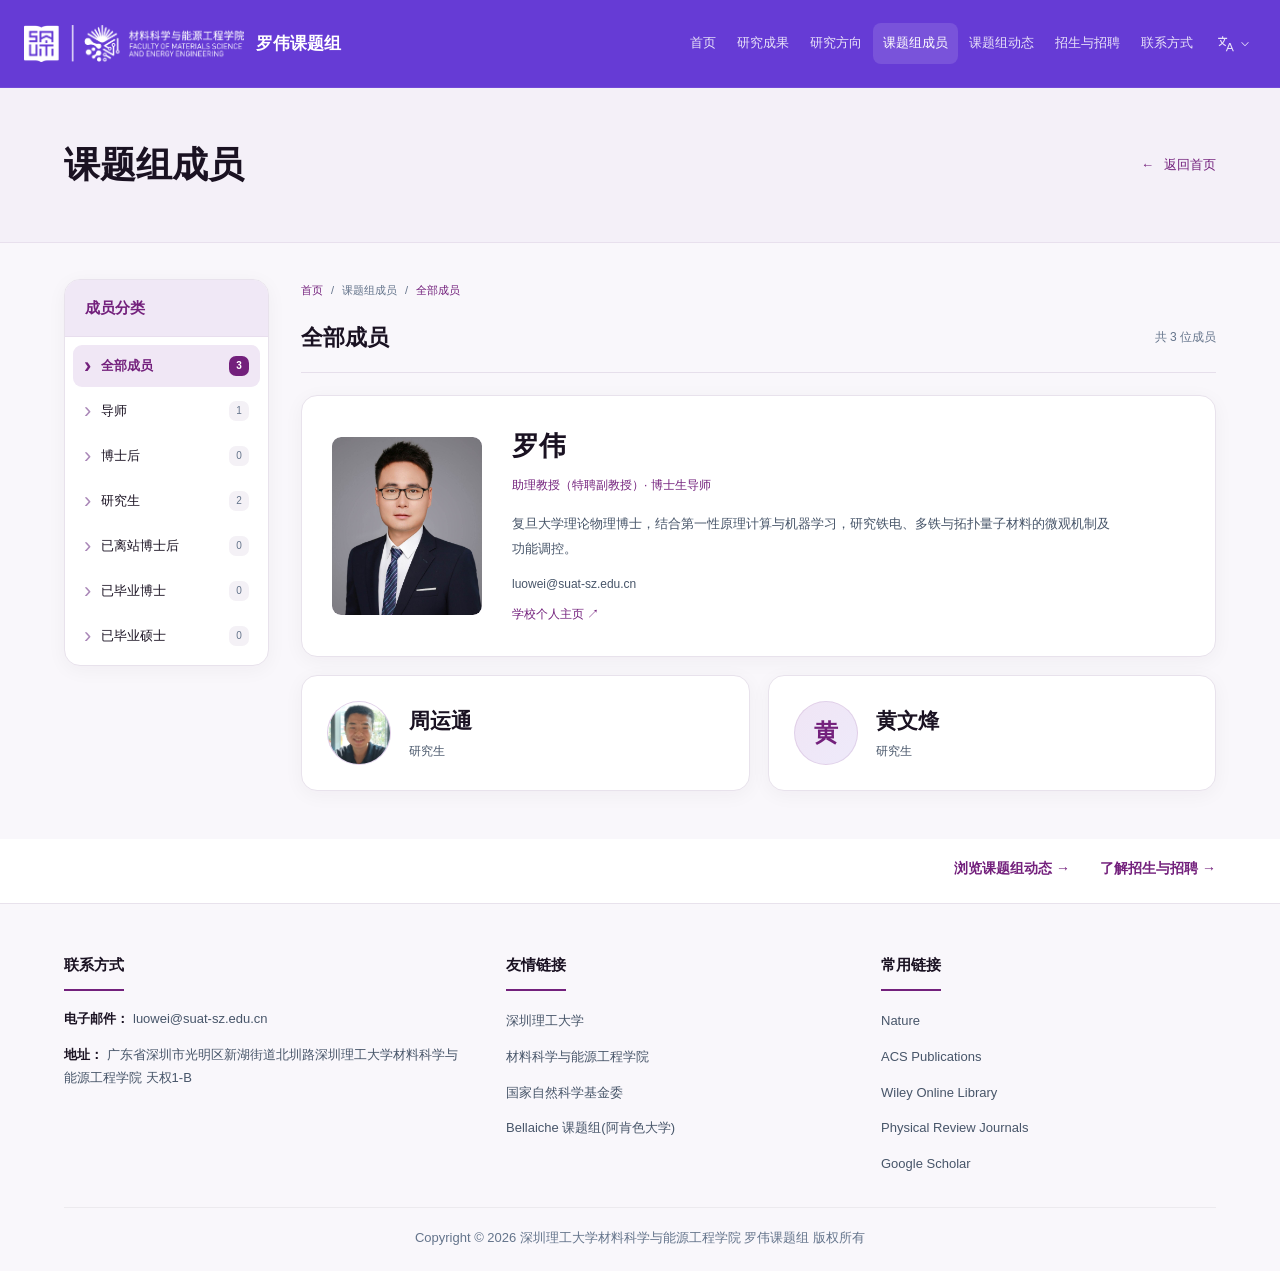
==== members.html @ 6d7da853 "更新课题组网站：统一布局、成员资料和联系方式 同步本地确认的最新版：研究成果采用横向列表；新增成员页面和课题组动态；更新研究生周运通、黄文烽及周运通头像；统一导航、移动端布局及天权1-B联系地址。" ====
<!doctype html>
<html lang="zh-CN">
<head>
    <meta charset="UTF-8" />
    <meta name="viewport" content="width=device-width, initial-scale=1.0" />
    <meta name="theme-color" content="#73207c" />
    <title>课题组成员 - 罗伟课题组</title>
    <meta name="description" content="深圳理工大学材料学院罗伟课题组官方网站，聚焦铁电与多铁、拓扑量子材料、外场调控与 AI 驱动材料设计。" />
    <link rel="icon" href="favicon.svg" type="image/svg+xml" />
    <link rel="stylesheet" href="style.css" />
<noscript><style>[data-aos]{opacity:1;transform:none}</style></noscript></head>
<body data-page="members">
    <a href="#main-content" class="skip-link">跳到主要内容</a>

    <!-- ═══ 导航栏 ═══ -->
    <nav class="navbar" id="navbar">
        <div class="nav-container">
            <div class="nav-logo">
                <a href="https://msee.suat-sz.edu.cn/" target="_blank" rel="noopener noreferrer" class="logo-link" aria-label="材料科学与能源工程学院官网">
                    <img src="logo.png" alt="材料科学与能源工程学院" class="logo-img" width="160" height="45" />
                </a>
                <a href="index.html#home" class="logo-text" data-zh="罗伟课题组" data-en="Luo Wei Group">罗伟课题组</a>
            </div>
            <div class="nav-links" id="navLinks"><a href="index.html#home" class="nav-item" data-zh="首页" data-en="Home">首页</a>
<a href="publications.html" class="nav-item" data-zh="研究成果" data-en="Publications">研究成果</a>
<a href="index.html#research" class="nav-item" data-zh="研究方向" data-en="Research">研究方向</a>
<a href="members.html" class="nav-item active" aria-current="page" data-zh="课题组成员" data-en="People">课题组成员</a>
<a href="index.html#news" class="nav-item" data-zh="课题组动态" data-en="Group Updates">课题组动态</a>
<a href="index.html#join" class="nav-item" data-zh="招生与招聘" data-en="Join Us">招生与招聘</a>
<a href="index.html#contact" class="nav-item" data-zh="联系方式" data-en="Contact">联系方式</a><div class="lang-dropdown" id="langDropdown">
                    <button class="lang-trigger" id="langTrigger" aria-label="切换语言" aria-expanded="false">
                        <svg viewBox="0 0 32 32" aria-hidden="true">
                            <path fill="currentColor" d="M27.85 29H30l-6-15h-2.35l-6 15h2.15l1.6-4h6.85zm-7.65-6 2.62-6.56L25.45 23zM18 7V5h-7V2H9v3H2v2h10.74a14.7 14.7 0 0 1-3.19 6.18A13.5 13.5 0 0 1 7.26 9h-2.1a16.5 16.5 0 0 0 3 5.58A16.8 16.8 0 0 1 3 18l.75 1.86A18.5 18.5 0 0 0 9.53 16a16.9 16.9 0 0 0 5.76 3.84L16 18a14.5 14.5 0 0 1-5.12-3.37A17.64 17.64 0 0 0 14.8 7z"/>
                        </svg>
                        <svg class="caret" viewBox="0 0 32 32" aria-hidden="true">
                            <path fill="currentColor" d="M16 22 6 12l1.4-1.4 8.6 8.6 8.6-8.6L26 12z"/>
                        </svg>
                    </button>
                    <div class="lang-menu" id="langMenu" role="menu">
                        <button class="lang-option active" data-lang="zh" role="menuitem">简体中文</button>
                        <button class="lang-option" data-lang="en" role="menuitem">English</button>
                    </div>
                </div>
            </div>
            <button class="mobile-toggle" id="mobileToggle" aria-label="打开菜单" aria-controls="navLinks" aria-expanded="false">
                <span></span>
                <span></span>
                <span></span>
            </button>
        </div>
    </nav>

    <main id="main-content"><section class="members-banner page-banner"><div class="container members-banner-inner page-banner-inner"><div><h1 data-zh="课题组成员" data-en="Group Members">课题组成员</h1></div><a href="index.html" class="members-home-link page-home-link"><span aria-hidden="true">←</span><span data-zh="返回首页" data-en="Back to Home">返回首页</span></a></div></section><section class="section members-page"><div class="container"><div class="member-directory standalone-directory" id="member-directory" aria-label="成员目录">

    <div class="directory-layout">
        <aside class="directory-sidebar" aria-labelledby="category-heading">
            <h4 id="category-heading" data-zh="成员分类" data-en="Member Categories">成员分类</h4>
            <div class="directory-categories"><button type="button" class="directory-category active" data-member-category="all" aria-pressed="true" aria-controls="directoryResults"><span class="category-label"><span class="category-arrow" aria-hidden="true">›</span><span data-zh="全部成员" data-en="All Members">全部成员</span></span><span class="category-count" aria-hidden="true">3</span></button><button type="button" class="directory-category" data-member-category="faculty" aria-pressed="false" aria-controls="directoryResults"><span class="category-label"><span class="category-arrow" aria-hidden="true">›</span><span data-zh="导师" data-en="Principal Investigator">导师</span></span><span class="category-count" aria-hidden="true">1</span></button><button type="button" class="directory-category" data-member-category="postdocs" aria-pressed="false" aria-controls="directoryResults"><span class="category-label"><span class="category-arrow" aria-hidden="true">›</span><span data-zh="博士后" data-en="Postdoctoral Researchers" >博士后</span></span><span class="category-count" aria-hidden="true">0</span></button><button type="button" class="directory-category" data-member-category="graduates" aria-pressed="false" aria-controls="directoryResults"><span class="category-label"><span class="category-arrow" aria-hidden="true">›</span><span data-zh="研究生" data-en="Graduate Students" >研究生</span></span><span class="category-count" aria-hidden="true">2</span></button><button type="button" class="directory-category" data-member-category="former-postdocs" aria-pressed="false" aria-controls="directoryResults"><span class="category-label"><span class="category-arrow" aria-hidden="true">›</span><span data-zh="已离站博士后" data-en="Former Postdocs" >已离站博士后</span></span><span class="category-count" aria-hidden="true">0</span></button><button type="button" class="directory-category" data-member-category="phd-alumni" aria-pressed="false" aria-controls="directoryResults"><span class="category-label"><span class="category-arrow" aria-hidden="true">›</span><span data-zh="已毕业博士" data-en="PhD Alumni" >已毕业博士</span></span><span class="category-count" aria-hidden="true">0</span></button><button type="button" class="directory-category" data-member-category="masters-alumni" aria-pressed="false" aria-controls="directoryResults"><span class="category-label"><span class="category-arrow" aria-hidden="true">›</span><span data-zh="已毕业硕士" data-en="Master’s Alumni" >已毕业硕士</span></span><span class="category-count" aria-hidden="true">0</span></button></div>
        </aside>
        <div class="directory-main">
            <div class="directory-breadcrumb"><span data-zh="当前位置" data-en="You are here">当前位置</span><a href="index.html" data-zh="首页" data-en="Home">首页</a><span aria-hidden="true">/</span><span data-zh="课题组成员" data-en="People">课题组成员</span><span aria-hidden="true">/</span><span id="directoryCrumb">全部成员</span></div>
            <div class="directory-toolbar"><h4 id="directoryTitle">全部成员</h4><p id="directoryCount" role="status" aria-live="polite">共 3 位成员</p></div>
            <div id="directoryResults" class="students-grid" aria-labelledby="directoryTitle"><article class="student-card"><div class="student-avatar"><img src="wei-luo.jpg" alt="罗伟 / Wei Luo" width="64" height="64"></div><div><h5>罗伟</h5><p>导师 · 助理教授</p></div></article>
                <article class="student-card"><div class="student-avatar" aria-hidden="true">周</div><div><h5>周运通</h5><p>研究生</p></div></article>
                <article class="student-card"><div class="student-avatar" aria-hidden="true">黄</div><div><h5>黄文烽</h5><p>研究生</p></div></article>
            </div>
            <div class="directory-pagination" id="directoryPagination">
                <p id="directoryPageStatus">第 1 / 1 页</p>
                <div class="directory-page-controls">
                    <button type="button" data-member-page="first" disabled data-zh="首页" data-en="First">首页</button>
                    <button type="button" data-member-page="prev" disabled data-zh="上一页" data-en="Previous">上一页</button>
                    <label class="sr-only" for="directoryPage" data-zh="选择成员列表页码" data-en="Select member page">选择成员列表页码</label>
                    <select id="directoryPage"><option value="1">1</option></select>
                    <button type="button" data-member-page="next" disabled data-zh="下一页" data-en="Next">下一页</button>
                    <button type="button" data-member-page="last" disabled data-zh="末页" data-en="Last">末页</button>
                </div>
            </div>
            <noscript><p class="directory-noscript">启用 JavaScript 后可使用成员分类与分页。Enable JavaScript to browse categories and pages.</p></noscript>
        </div>
    </div>
</div></div></section><div class="members-page-footer container"><a href="index.html#news" class="hero-intro-link"><span data-zh="浏览课题组动态 →" data-en="Explore Group Updates →">浏览课题组动态 →</span></a><a href="index.html#join" class="hero-intro-link"><span data-zh="了解招生与招聘 →" data-en="Explore Opportunities →">了解招生与招聘 →</span></a></div></main>

    <!-- ═══ Footer ═══ -->
    <footer class="footer">
        <div class="container">
            <div class="footer-content">
                <div class="footer-column">
                    <h4 class="footer-column-title" data-zh="联系方式" data-en="Contact">联系方式</h4>
                    <div class="footer-contact-info">
                        <p><strong data-zh="电子邮件：" data-en="Email: ">电子邮件：</strong>luowei@suat-sz.edu.cn</p>
                        <p><strong data-zh="地址：" data-en="Address: ">地址：</strong><span data-zh="广东省深圳市光明区新湖街道北圳路深圳理工大学材料科学与能源工程学院 天权1-B" data-en="Tianquan 1-B, School of Materials Science and Energy Engineering, Shenzhen University of Advanced Technology, Beizhen Road, Xinhu Subdistrict, Guangming District, Shenzhen, Guangdong, China">广东省深圳市光明区新湖街道北圳路深圳理工大学材料科学与能源工程学院 天权1-B</span></p>
                    </div>
                </div>
                <div class="footer-column">
                    <h4 class="footer-column-title" data-zh="友情链接" data-en="Friendly Links">友情链接</h4>
                    <ul class="footer-link-list">
                        <li><a href="https://www.suat-sz.edu.cn/" target="_blank" rel="noopener noreferrer" data-zh="深圳理工大学" data-en="Shenzhen University of Advanced Technology">深圳理工大学</a></li>
                        <li><a href="https://msee.suat-sz.edu.cn/" target="_blank" rel="noopener noreferrer" data-zh="材料科学与能源工程学院" data-en="School of Materials Science and Energy Engineering">材料科学与能源工程学院</a></li>
                        <li><a href="https://www.nsfc.gov.cn/" target="_blank" rel="noopener noreferrer" data-zh="国家自然科学基金委" data-en="National Natural Science Foundation">国家自然科学基金委</a></li>
                        <li><a href="https://ccmp.uark.edu/" target="_blank" rel="noopener noreferrer" data-zh="Bellaiche 课题组(阿肯色大学)" data-en="Bellaiche Group (Univ. of Arkansas)">Bellaiche 课题组(阿肯色大学)</a></li>
                    </ul>
                </div>
                <div class="footer-column">
                    <h4 class="footer-column-title" data-zh="常用链接" data-en="Useful Links">常用链接</h4>
                    <ul class="footer-link-list">
                        <li><a href="https://www.nature.com/" target="_blank" rel="noopener noreferrer">Nature</a></li>
                        <li><a href="https://pubs.acs.org/" target="_blank" rel="noopener noreferrer">ACS Publications</a></li>
                        <li><a href="https://onlinelibrary.wiley.com/" target="_blank" rel="noopener noreferrer">Wiley Online Library</a></li>
                        <li><a href="https://journals.aps.org/" target="_blank" rel="noopener noreferrer">Physical Review Journals</a></li>
                        <li><a href="https://scholar.google.com/" target="_blank" rel="noopener noreferrer">Google Scholar</a></li>
                    </ul>
                </div>
            </div>
            <div class="footer-bottom">
                <p data-zh="Copyright © 2026 深圳理工大学材料科学与能源工程学院 罗伟课题组 版权所有" data-en="Copyright © 2026 Luo Wei Group, School of Materials Science and Energy Engineering, Shenzhen University of Advanced Technology. All Rights Reserved.">Copyright © 2026 深圳理工大学材料科学与能源工程学院 罗伟课题组 版权所有</p>
            </div>
        </div>
    </footer>

    <script src="script.js"></script>
</body>
</html>
---- style.css ----
/* ════════════════════════════════════════
   罗伟教授课题组网站样式表（浅色主题）
   Shenzhen University of Advanced Technology
   School of Materials — Prof. Luo Wei Group
   ════════════════════════════════════════ */

/* ═══ CSS 变量 ═══ */
:root {
    --primary: #73207c;
    --primary-dark: #5a185f;
    --primary-light: #b56ec0;
    --accent: #d4a853;
    --bg: #ffffff;
    --bg-secondary: #f9f7fb;
    --bg-tertiary: #f2eef5;
    --bg-card: #ffffff;
    --bg-card-hover: #f8fafc;
    --bg-card-dark: #1a1222;
    --bg-card-dark-hover: #271d33;
    --bg-input-dark: #120c18;
    --text-primary: #1a1222;
    --text-secondary: #475569;
    --text-tertiary: #64748b;
    --border: rgba(0, 0, 0, 0.08);
    --border-light: rgba(0, 0, 0, 0.05);
    --shadow: 0 4px 24px rgba(0, 0, 0, 0.08);
    --shadow-lg: 0 12px 48px rgba(0, 0, 0, 0.12);
    --radius-sm: 8px;
    --radius-md: 16px;
    --radius-lg: 24px;
    --radius-xl: 32px;
    --transition: color 0.3s cubic-bezier(0.4, 0, 0.2, 1),
                 background-color 0.3s cubic-bezier(0.4, 0, 0.2, 1),
                 border-color 0.3s cubic-bezier(0.4, 0, 0.2, 1),
                 transform 0.3s cubic-bezier(0.4, 0, 0.2, 1),
                 box-shadow 0.3s cubic-bezier(0.4, 0, 0.2, 1),
                 opacity 0.3s cubic-bezier(0.4, 0, 0.2, 1);
    --font-display: "Inter", "PingFang SC", "Microsoft YaHei", -apple-system, BlinkMacSystemFont, "Segoe UI", sans-serif;
    --font-body: -apple-system, BlinkMacSystemFont, "Segoe UI", "PingFang SC", "Microsoft YaHei", sans-serif;
}

/* ═══ 基础重置 ═══ */
*, *::before, *::after {
    margin: 0;
    padding: 0;
    box-sizing: border-box;
}

html {
    scroll-behavior: smooth;
    font-size: 16px;
}

body {
    font-family: var(--font-body);
    background: var(--bg);
    color: var(--text-primary);
    line-height: 1.6;
    overflow-x: hidden;
    -webkit-font-smoothing: antialiased;
}

a {
    color: inherit;
    text-decoration: none;
}

img {
    max-width: 100%;
    height: auto;
    display: block;
}

button {
    font-family: inherit;
    cursor: pointer;
    border: none;
    background: none;
    color: inherit;
}

button:focus-visible,
a:focus-visible,
input:focus-visible,
textarea:focus-visible,
select:focus-visible {
    outline: 2px solid var(--primary);
    outline-offset: 2px;
}

input, textarea, select {
    font-family: inherit;
    outline: none;
}

input:focus-visible,
textarea:focus-visible,
select:focus-visible {
    outline: 2px solid var(--primary-light);
    outline-offset: 2px;
}

html {
    -webkit-tap-highlight-color: transparent;
}

body {
    touch-action: manipulation;
}

::selection {
    background: var(--primary);
    color: #fff;
}

/* ═══ 滚动条 ═══ */
::-webkit-scrollbar {
    width: 8px;
}

::-webkit-scrollbar-track {
    background: var(--bg-secondary);
}

::-webkit-scrollbar-thumb {
    background: rgba(0, 0, 0, 0.15);
    border-radius: 4px;
}

::-webkit-scrollbar-thumb:hover {
    background: rgba(0, 0, 0, 0.25);
}

/* ═══ 通用容器 ═══ */
.container {
    max-width: 1200px;
    margin: 0 auto;
    padding: 0 24px;
}

.section {
    padding: 100px 0;
    position: relative;
    scroll-margin-top: 96px;
}

.section-header {
    text-align: center;
    margin-bottom: 64px;
}

.section-title {
    font-family: var(--font-display);
    font-size: clamp(32px, 5vw, 48px);
    font-weight: 700;
    margin-bottom: 16px;
    color: var(--text-primary);
    text-wrap: balance;
}

.section-desc {
    font-size: 17px;
    color: var(--text-secondary);
    max-width: 600px;
    margin: 0 auto;
    text-wrap: balance;
}

.skip-link {
    position: absolute;
    top: -60px;
    left: 0;
    background: #000;
    color: #fff;
    padding: 8px 16px;
    z-index: 10000;
    transition: top 0.3s;
    text-decoration: none;
    border-radius: 0 0 8px 0;
}

.skip-link:focus {
    top: 0;
}

/* ═══ 导航栏 ═══ */
.navbar {
    position: fixed;
    top: 0;
    left: 0;
    right: 0;
    z-index: 1000;
    height: 88px;
    background: #663bd5;
    border-bottom: 1px solid rgba(255, 255, 255, 0.08);
    transition: var(--transition);
}

.navbar.scrolled {
    background: #663bd5;
    box-shadow: 0 4px 20px rgba(0, 0, 0, 0.15);
}

.navbar.hidden {
    transform: translateY(-100%);
}

.nav-container {
    max-width: 100%;
    margin: 0 auto;
    padding: 0 48px;
    height: 100%;
    display: flex;
    align-items: center;
    justify-content: space-between;
}

.nav-logo {
    display: flex;
    align-items: center;
    gap: 14px;
}

.logo-link {
    display: flex;
    align-items: center;
    transition: var(--transition);
}

.logo-link:hover {
    opacity: 0.85;
}

.logo-img {
    height: 45px;
    width: auto;
    padding: 4px 8px;
    object-fit: contain;
    transition: var(--transition);
}

.logo-text {
    font-size: 20px;
    font-weight: 700;
    color: #ffffff;
    text-decoration: none;
    transition: var(--transition);
}

.logo-text:hover {
    opacity: 0.85;
}

.nav-links {
    display: flex;
    align-items: center;
    gap: 8px;
}

.nav-item {
    padding: 10px 16px;
    font-size: 15px;
    font-weight: 500;
    color: rgba(255, 255, 255, 0.85);
    border-radius: var(--radius-sm);
    transition: var(--transition);
    position: relative;
}

.nav-item:hover,
.nav-item.active {
    color: #ffffff;
    background: rgba(255, 255, 255, 0.12);
}

/* ═══ 语言切换（地球下拉样式）═══ */
.lang-dropdown {
    position: relative;
    margin-left: 8px;
}

.lang-trigger {
    display: flex;
    align-items: center;
    justify-content: center;
    gap: 4px;
    width: 40px;
    height: 40px;
    color: rgba(255, 255, 255, 0.85);
    border-radius: var(--radius-sm);
    transition: var(--transition);
}

.lang-trigger:hover {
    color: #ffffff;
    background: rgba(255, 255, 255, 0.12);
}

.lang-trigger svg {
    width: 18px;
    height: 18px;
}

.lang-trigger .caret {
    width: 12px;
    height: 12px;
    transition: transform 0.2s;
}

.lang-dropdown.open .caret {
    transform: rotate(180deg);
}

.lang-menu {
    position: absolute;
    top: calc(100% + 8px);
    right: 0;
    min-width: 150px;
    background: #4e2a8a;
    border: 1px solid rgba(255, 255, 255, 0.1);
    border-radius: var(--radius-md);
    padding: 8px;
    box-shadow: 0 12px 48px rgba(0, 0, 0, 0.25);
    opacity: 0;
    visibility: hidden;
    transform: translateY(-8px);
    transition: opacity 0.2s ease, visibility 0.2s ease, transform 0.2s ease;
    z-index: 1001;
}

.lang-dropdown.open .lang-menu {
    opacity: 1;
    visibility: visible;
    transform: translateY(0);
}

.lang-option {
    display: block;
    width: 100%;
    padding: 10px 14px;
    font-size: 14px;
    font-weight: 500;
    color: rgba(255, 255, 255, 0.8);
    border-radius: var(--radius-sm);
    text-align: left;
    transition: var(--transition);
}

.lang-option:hover {
    background: rgba(255, 255, 255, 0.1);
    color: #ffffff;
}

.lang-option.active {
    color: #c78be0;
    font-weight: 600;
}

.mobile-toggle {
    display: none;
    flex-direction: column;
    gap: 5px;
    padding: 8px;
    z-index: 1002;
}

.mobile-toggle span {
    display: block;
    width: 24px;
    height: 2px;
    background: #ffffff;
    transition: var(--transition);
}

.mobile-toggle.active span:nth-child(1) {
    transform: rotate(45deg) translate(5px, 5px);
}

.mobile-toggle.active span:nth-child(2) {
    opacity: 0;
}

.mobile-toggle.active span:nth-child(3) {
    transform: rotate(-45deg) translate(5px, -5px);
}

/* ═══ Hero 区域 ═══ */
.hero {
    position: relative;
    min-height: 100vh;
    display: flex;
    align-items: center;
    justify-content: center;
    overflow: hidden;
    padding-top: 88px;
    background: linear-gradient(135deg, #b9c8ce 0%, #d2cde0 50%, #e2dde9 100%);
}

/* 朦胧亚克力质感：粒子层之上叠加柔和白色雾气 */
.hero::before {
    content: '';
    position: absolute;
    inset: 0;
    background: radial-gradient(ellipse at 50% 30%, rgba(255, 255, 255, 0.3) 0%, rgba(255, 255, 255, 0) 60%);
    z-index: 1;
    pointer-events: none;
}

.particle-canvas {
    position: absolute;
    top: 0;
    left: 0;
    width: 100%;
    height: 100%;
    z-index: 0;
    opacity: 1;
    display: block;
}

.hero-content {
    position: relative;
    z-index: 2;
    width: 100%;
    max-width: 1120px;
    padding: 48px 24px;
}

.hero-split {
    display: flex;
    align-items: center;
    gap: 64px;
}

.hero-main {
    flex: 1.15;
    min-width: 0;
}

.hero-label {
    font-size: 14px;
    font-weight: 600;
    color: #666;
    letter-spacing: 1.5px;
    text-transform: uppercase;
    margin-bottom: 16px;
}

.hero-title {
    font-family: var(--font-display);
    font-size: clamp(32px, 4vw, 52px);
    font-weight: 800;
    line-height: 1.25;
    letter-spacing: -0.01em;
    color: #111;
    margin-bottom: 20px;
    text-wrap: balance;
}

.hero-subtitle {
    font-size: 17px;
    color: #555;
    max-width: 480px;
    margin-bottom: 28px;
    line-height: 1.6;
    text-wrap: balance;
}

.hero-positions {
    display: flex;
    flex-wrap: wrap;
    gap: 10px;
}

.position-tag {
    display: inline-flex;
    align-items: center;
    padding: 8px 16px;
    font-size: 14px;
    font-weight: 500;
    color: var(--primary);
    background: rgba(115, 32, 124, 0.08);
    border: 1px solid rgba(115, 32, 124, 0.2);
    border-radius: 999px;
}

.position-tag-accent {
    color: #7a5c1c;
    background: rgba(212, 168, 83, 0.15);
    border-color: rgba(212, 168, 83, 0.35);
}

/* ═══ Hero 内的简介卡片（常驻，不再需要点击） ═══ */
.hero-intro-card {
    flex: 1;
    min-width: 0;
    background: rgba(255, 255, 255, 0.85);
    backdrop-filter: blur(12px);
    -webkit-backdrop-filter: blur(12px);
    border: 1px solid rgba(255, 255, 255, 0.6);
    border-radius: var(--radius-md);
    box-shadow: var(--shadow-lg);
    padding: 36px;
    text-align: left;
}

.hero-intro-title {
    font-size: 20px;
    font-weight: 700;
    color: #111;
    margin-bottom: 14px;
}

.hero-intro-summary {
    font-size: 15px;
    color: #444;
    line-height: 1.75;
    margin-bottom: 18px;
}

.hero-intro-link {
    display: inline-flex;
    align-items: center;
    gap: 4px;
    font-size: 14px;
    font-weight: 600;
    color: var(--primary);
    transition: var(--transition);
}

.hero-intro-link:hover {
    color: var(--primary-dark);
    gap: 8px;
}

/* ═══ 导师简介（完整版） ═══ */
.about-content {
    margin: 0;
    display: grid;
    grid-template-columns: 260px 1fr;
    gap: 64px;
    align-items: center;
}

.about-photo {
    display: flex;
    align-items: center;
    justify-content: flex-start;
    margin-left: -16px;
}

.about-photo-img {
    width: 100%;
    aspect-ratio: 3 / 4;
    object-fit: cover;
    object-position: center top;
    border-radius: var(--radius-md);
    box-shadow: var(--shadow);
    display: block;
}

.about-text {
    min-width: 0;
}

.about-title {
    font-family: var(--font-display);
    font-size: clamp(30px, 4.5vw, 44px);
    font-weight: 700;
    color: var(--text-primary);
    line-height: 1.2;
    margin-bottom: 8px;
    text-align: center;
    text-wrap: balance;
}

.about-subtitle {
    font-size: 15px;
    color: var(--primary);
    font-weight: 600;
    margin-bottom: 28px;
    text-align: center;
}

.about-content p {
    font-size: 16px;
    color: #444;
    line-height: 1.9;
    text-align: left;
    margin-bottom: 20px;
}

.about-content p:first-of-type {
    color: #222;
}

.about-content p:last-of-type {
    margin-bottom: 0;
    padding-top: 20px;
    border-top: 1px solid var(--border);
}

@media (max-width: 768px) {
    .about-content {
        grid-template-columns: 1fr;
        gap: 32px;
    }
    .about-photo {
        justify-content: center;
        margin-left: 0;
    }
    .about-photo-img {
        max-width: 260px;
    }
}

/* ═══ 研究内容 ═══ */
.research {
    background: var(--bg);
}

.research-grid {
    display: grid;
    grid-template-columns: repeat(3, 1fr);
    gap: 24px;
}

.research-card {
    display: flex;
    flex-direction: column;
    background: var(--bg-card);
    border: 1px solid var(--border);
    border-radius: var(--radius-md);
    padding: 36px;
    transition: var(--transition);
    position: relative;
    overflow: hidden;
}

.research-card::before {
    content: '';
    position: absolute;
    top: 0;
    left: 0;
    width: 100%;
    height: 3px;
    background: linear-gradient(90deg, var(--primary), var(--accent));
    transform: scaleX(0);
    transform-origin: left;
    transition: transform 0.4s ease;
    z-index: 2;
}

.research-card:hover {
    background: var(--bg-card-hover);
    border-color: rgba(115, 32, 124, 0.3);
    transform: translateY(-6px);
    box-shadow: var(--shadow-lg);
}

.research-card:hover::before {
    transform: scaleX(1);
}

.research-card-bg {
    padding: 0;
    min-height: 360px;
    background-size: cover;
    background-position: center;
    background-repeat: no-repeat;
}

.research-card-bg-fp {
    background-color: #f2eef8;
    background-image:
        radial-gradient(circle at 25% 25%, rgba(115, 32, 124, 0.12) 0%, transparent 40%),
        radial-gradient(circle at 75% 75%, rgba(115, 32, 124, 0.08) 0%, transparent 35%),
        linear-gradient(135deg, rgba(115, 32, 124, 0.05) 0%, transparent 50%);
}

.research-card-bg-ml {
    background-color: #f0f3f8;
    background-image:
        radial-gradient(circle at 20% 80%, rgba(115, 32, 124, 0.1) 0%, transparent 30%),
        radial-gradient(circle at 80% 20%, rgba(115, 32, 124, 0.08) 0%, transparent 35%),
        linear-gradient(45deg, rgba(115, 32, 124, 0.04) 0%, transparent 50%);
}

.research-card-bg-ai {
    background-color: #f8f0f5;
    background-image:
        radial-gradient(circle at 50% 50%, rgba(115, 32, 124, 0.1) 0%, transparent 45%),
        radial-gradient(circle at 30% 70%, rgba(115, 32, 124, 0.08) 0%, transparent 30%),
        linear-gradient(225deg, rgba(115, 32, 124, 0.05) 0%, transparent 50%);
}

.research-card-overlay {
    position: absolute;
    inset: 0;
    background: linear-gradient(135deg, rgba(255, 255, 255, 0.72) 0%, rgba(255, 255, 255, 0.42) 50%, rgba(115, 32, 124, 0.12) 100%);
    z-index: 1;
    transition: var(--transition);
}

.research-card:hover .research-card-overlay {
    background: linear-gradient(135deg, rgba(255, 255, 255, 0.62) 0%, rgba(255, 255, 255, 0.32) 50%, rgba(115, 32, 124, 0.18) 100%);
}

.research-card-content {
    position: relative;
    z-index: 2;
    padding: 36px;
    display: flex;
    flex-direction: column;
    height: 100%;
}

.research-icon {
    font-size: 40px;
    margin-bottom: 20px;
}

.research-card h3 {
    font-size: 20px;
    font-weight: 700;
    margin-bottom: 12px;
    color: var(--text-primary);
}

.research-card p {
    font-size: 15px;
    color: var(--text-secondary);
    line-height: 1.7;
    margin-bottom: 20px;
}

.card-link {
    display: inline-flex;
    align-items: center;
    align-self: flex-start;
    padding: 10px 20px;
    font-size: 14px;
    font-weight: 600;
    color: #ffffff;
    background: var(--primary);
    border: 1px solid var(--primary);
    border-radius: 999px;
    margin-top: auto;
    transition: var(--transition);
}

.research-card:hover .card-link {
    background: var(--primary-dark);
    border-color: var(--primary-dark);
    box-shadow: 0 8px 24px rgba(115, 32, 124, 0.25);
}

/* ═══ 团队成员 ═══ */
.team {
    background: var(--bg-secondary);
}

.team-grid {
    display: grid;
    grid-template-columns: repeat(2, 1fr);
    gap: 24px;
}

.team-member {
    background: var(--bg-card);
    border: 1px solid var(--border);
    border-radius: var(--radius-md);
    padding: 32px;
    display: flex;
    gap: 24px;
    align-items: flex-start;
    transition: var(--transition);
}

.team-member:hover {
    background: var(--bg-card-hover);
    border-color: rgba(115, 32, 124, 0.3);
    transform: translateY(-4px);
    box-shadow: var(--shadow);
}

.team-member.leader {
    grid-column: span 2;
    background: linear-gradient(135deg, rgba(115, 32, 124, 0.08) 0%, rgba(212, 168, 83, 0.05) 100%);
    border-color: rgba(115, 32, 124, 0.2);
}

.member-avatar {
    width: 80px;
    height: 80px;
    min-width: 80px;
    border-radius: 50%;
    background: linear-gradient(135deg, var(--primary) 0%, var(--accent) 100%);
    display: flex;
    align-items: center;
    justify-content: center;
    font-size: 36px;
    overflow: hidden;
}

.member-avatar-text {
    font-size: 32px;
    font-weight: 700;
    color: #ffffff;
}

.member-avatar-emoji {
    font-size: 36px;
    line-height: 1;
}

.member-avatar-img {
    width: 100%;
    height: 100%;
    object-fit: cover;
    object-position: center top;
}

.team-member.leader .member-avatar {
    width: 100px;
    height: 100px;
    min-width: 100px;
}

.team-member.leader .member-avatar-text {
    font-size: 42px;
}

.team-member.leader .member-avatar-emoji {
    font-size: 48px;
}

.member-info h3 {
    font-size: 20px;
    font-weight: 700;
    margin-bottom: 6px;
    color: var(--text-primary);
}

.member-role {
    font-size: 14px;
    color: var(--primary);
    font-weight: 600;
    margin-bottom: 12px;
}

.member-desc {
    font-size: 15px;
    color: var(--text-secondary);
    line-height: 1.7;
}

/* ═══ 论文检索 ═══ */
.publications {
    background: var(--bg);
}

.publications-preview {
    background: var(--bg-secondary);
}

.view-all-wrapper {
    text-align: center;
    margin-top: 32px;
}

.view-all-link {
    display: inline-flex;
    align-items: center;
    gap: 8px;
    padding: 14px 32px;
    font-size: 15px;
    font-weight: 600;
    color: #ffffff;
    background: linear-gradient(135deg, var(--primary) 0%, var(--primary-dark) 100%);
    border-radius: var(--radius-sm);
    transition: var(--transition);
}

.view-all-link:hover {
    transform: translateY(-2px);
    box-shadow: 0 8px 24px rgba(115, 32, 124, 0.25);
}

.search-box {
    background: var(--bg-card);
    border: 1px solid var(--border);
    border-radius: var(--radius-md);
    padding: 32px;
    margin-bottom: 40px;
    box-shadow: var(--shadow);
}

.search-input-wrapper {
    position: relative;
    margin-bottom: 20px;
}

.search-icon {
    position: absolute;
    left: 18px;
    top: 50%;
    transform: translateY(-50%);
    width: 22px;
    height: 22px;
    color: var(--text-tertiary);
    pointer-events: none;
}

.search-input {
    width: 100%;
    padding: 16px 48px 16px 52px;
    font-size: 16px;
    color: var(--text-primary);
    background: var(--bg-secondary);
    border: 1px solid var(--border);
    border-radius: var(--radius-md);
    transition: var(--transition);
}

.search-input::placeholder {
    color: var(--text-tertiary);
}

.search-input:focus {
    border-color: var(--primary-light);
    background: var(--bg-secondary);
    box-shadow: 0 0 0 4px rgba(115, 32, 124, 0.12);
}

.search-clear {
    position: absolute;
    right: 16px;
    top: 50%;
    transform: translateY(-50%);
    width: 28px;
    height: 28px;
    border-radius: 50%;
    background: var(--bg-tertiary);
    color: var(--text-secondary);
    font-size: 20px;
    line-height: 1;
    display: none;
    align-items: center;
    justify-content: center;
    transition: var(--transition);
}

.search-clear:hover {
    background: var(--primary);
    color: #ffffff;
}

.search-clear.visible {
    display: flex;
}

.search-filters {
    display: flex;
    flex-wrap: wrap;
    gap: 10px;
    margin-bottom: 20px;
}

.filter-btn {
    padding: 8px 18px;
    font-size: 14px;
    font-weight: 500;
    color: var(--text-secondary);
    background: var(--bg-secondary);
    border: 1px solid var(--border);
    border-radius: 999px;
    transition: var(--transition);
}

.filter-btn:hover {
    border-color: var(--primary-light);
    color: var(--primary);
}

.filter-btn.active {
    background: var(--primary);
    border-color: var(--primary);
    color: #fff;
}

.search-stats {
    font-size: 14px;
    color: var(--text-tertiary);
}

.search-stats strong {
    color: var(--primary);
    font-weight: 700;
}

.publication-list {
    display: flex;
    flex-direction: column;
    gap: 16px;
}

.publication-item {
    background: var(--bg-card);
    border: 1px solid var(--border);
    border-radius: var(--radius-md);
    padding: 28px;
    transition: var(--transition);
    display: flex;
    gap: 20px;
    align-items: flex-start;
    box-shadow: var(--shadow);
    cursor: pointer;
}

.publication-item:hover {
    background: var(--bg-card-hover);
    border-color: rgba(115, 32, 124, 0.3);
    transform: translateX(8px);
    box-shadow: var(--shadow-lg);
}

.publication-item.hidden {
    display: none;
}

.pub-year {
    font-family: var(--font-display);
    font-size: 13px;
    font-weight: 700;
    color: #7a5c1c;
    background: rgba(212, 168, 83, 0.15);
    border: 1px solid rgba(212, 168, 83, 0.25);
    min-width: 52px;
    height: 52px;
    display: flex;
    align-items: center;
    justify-content: center;
    border-radius: var(--radius-sm);
    font-variant-numeric: tabular-nums;
}

.pub-content {
    flex: 1;
}

.pub-title {
    font-size: 17px;
    font-weight: 600;
    color: var(--text-primary);
    margin-bottom: 10px;
    line-height: 1.5;
}

.pub-meta {
    display: flex;
    flex-wrap: wrap;
    gap: 16px;
    font-size: 14px;
    color: var(--text-tertiary);
    margin-bottom: 12px;
}

.pub-meta span {
    display: flex;
    align-items: center;
    gap: 6px;
}

.pub-tags {
    display: flex;
    flex-wrap: wrap;
    gap: 8px;
}

.pub-tag {
    padding: 4px 12px;
    font-size: 12px;
    font-weight: 500;
    color: var(--primary);
    background: rgba(115, 32, 124, 0.08);
    border-radius: 999px;
}

.pub-link {
    color: var(--text-tertiary);
    transition: var(--transition);
    padding-top: 4px;
}

.pub-link:hover {
    color: var(--primary);
    transform: translateX(4px);
}

.representative-header {
    margin-top: 80px;
    margin-bottom: 48px;
}

.section-subtitle {
    font-size: clamp(24px, 3vw, 32px);
    font-weight: 700;
    color: var(--text-primary);
    position: relative;
    display: inline-block;
    padding-bottom: 12px;
}

.section-subtitle::after {
    content: '';
    position: absolute;
    left: 50%;
    bottom: 0;
    transform: translateX(-50%);
    width: 60px;
    height: 3px;
    background: linear-gradient(90deg, var(--primary), var(--accent));
    border-radius: 2px;
}

.load-more-wrapper {
    text-align: center;
    margin-top: 40px;
}

.load-more {
    display: inline-block;
    padding: 14px 36px;
    font-size: 15px;
    font-weight: 600;
    color: var(--primary);
    background: transparent;
    border: 1px solid var(--primary);
    border-radius: var(--radius-sm);
    transition: var(--transition);
}

.load-more:hover {
    background: var(--primary);
    border-color: var(--primary);
    color: #fff;
}

.load-more.hidden {
    display: none;
}

.no-results {
    text-align: center;
    padding: 60px 20px;
    color: var(--text-tertiary);
}

.no-results-icon {
    font-size: 48px;
    margin-bottom: 16px;
}

/* ═══ 新闻动态 ═══ */
.news {
    background: var(--bg-secondary);
}

.news-list {
    display: flex;
    flex-direction: column;
    gap: 20px;
}

.news-item {
    display: flex;
    gap: 24px;
    background: var(--bg-card);
    border: 1px solid var(--border);
    border-radius: var(--radius-md);
    padding: 28px;
    transition: var(--transition);
    box-shadow: var(--shadow);
}

.news-item:hover {
    background: var(--bg-card-hover);
    border-color: rgba(115, 32, 124, 0.3);
    transform: translateX(8px);
    box-shadow: var(--shadow-lg);
}

.news-date {
    min-width: 80px;
    display: flex;
    flex-direction: column;
    align-items: center;
    justify-content: center;
    padding: 16px;
    background: linear-gradient(135deg, rgba(115, 32, 124, 0.12) 0%, rgba(212, 168, 83, 0.08) 100%);
    border-radius: var(--radius-sm);
}

.news-day {
    font-size: 32px;
    font-weight: 800;
    color: var(--text-primary);
    line-height: 1;
}

.news-month {
    font-size: 13px;
    color: var(--text-secondary);
    margin-top: 4px;
}

.news-content h3 {
    font-size: 18px;
    font-weight: 600;
    margin-bottom: 10px;
    color: var(--text-primary);
}

.news-content p {
    font-size: 15px;
    color: var(--text-secondary);
    line-height: 1.7;
}

/* ═══ 联系我们 ═══ */
.contact {
    background: var(--bg);
}

.contact-grid {
    display: grid;
    grid-template-columns: 1fr 1fr;
    gap: 64px;
    align-items: start;
}

.contact-info .section-title {
    text-align: left;
}

.contact-desc {
    font-size: 16px;
    color: var(--text-secondary);
    line-height: 1.7;
    margin-bottom: 40px;
}

.contact-list {
    display: flex;
    flex-direction: column;
    gap: 24px;
}

.contact-item {
    display: flex;
    gap: 16px;
    padding: 20px;
    background: var(--bg-card);
    border: 1px solid var(--border);
    border-radius: var(--radius-md);
    transition: var(--transition);
    box-shadow: var(--shadow);
}

.contact-item:hover {
    transform: translateX(6px);
    border-color: rgba(115, 32, 124, 0.3);
    box-shadow: var(--shadow-lg);
}

.contact-icon {
    font-size: 24px;
    min-width: 32px;
    color: var(--primary);
}

.contact-item h4 {
    font-size: 15px;
    font-weight: 600;
    color: var(--text-primary);
    margin-bottom: 4px;
}

.contact-item p {
    font-size: 15px;
    color: var(--text-secondary);
    line-height: 1.6;
}

.contact-cta {
    background: var(--bg-card);
    border: 1px solid var(--border);
    border-radius: var(--radius-md);
    padding: 40px;
    display: flex;
    flex-direction: column;
    justify-content: center;
    align-items: center;
    text-align: center;
    height: 100%;
    box-shadow: var(--shadow);
}

.contact-cta h3 {
    font-size: 24px;
    font-weight: 700;
    color: var(--text-primary);
    margin-bottom: 16px;
}

.contact-cta p {
    font-size: 16px;
    color: var(--text-secondary);
    line-height: 1.7;
    margin-bottom: 28px;
}

.email-btn {
    display: inline-flex;
    align-items: center;
    gap: 10px;
    padding: 16px 32px;
    font-size: 16px;
    font-weight: 600;
    color: #fff;
    background: linear-gradient(135deg, var(--primary) 0%, var(--primary-dark) 100%);
    border-radius: var(--radius-sm);
    transition: var(--transition);
}

.email-btn:hover {
    transform: translateY(-2px);
    box-shadow: 0 8px 24px rgba(115, 32, 124, 0.25);
}

/* ═══ 毕业同学 ═══ */
.alumni {
    background: var(--bg-secondary);
}

.alumni-grid {
    display: grid;
    grid-template-columns: repeat(2, 1fr);
    gap: 20px;
}

.alumni-card {
    display: flex;
    gap: 20px;
    background: var(--bg-card);
    border: 1px solid var(--border);
    border-radius: var(--radius-md);
    padding: 24px;
    transition: var(--transition);
    box-shadow: var(--shadow);
}

.alumni-card:hover {
    transform: translateX(8px);
    border-color: rgba(115, 32, 124, 0.3);
    box-shadow: var(--shadow-lg);
}

.alumni-year {
    min-width: 70px;
    height: 70px;
    display: flex;
    align-items: center;
    justify-content: center;
    font-size: 20px;
    font-weight: 800;
    color: var(--primary);
    background: rgba(115, 32, 124, 0.08);
    border-radius: var(--radius-sm);
}

.alumni-info h3 {
    font-size: 18px;
    font-weight: 700;
    color: var(--text-primary);
    margin-bottom: 6px;
}

.alumni-degree {
    font-size: 14px;
    color: var(--primary);
    font-weight: 600;
    margin-bottom: 8px;
}

.alumni-destination {
    font-size: 14px;
    color: var(--text-secondary);
    line-height: 1.6;
}

.alumni-empty,
.news-empty {
    grid-column: 1 / -1;
    text-align: center;
    padding: 60px 20px;
    background: var(--bg-card);
    border: 1px solid var(--border);
    border-radius: var(--radius-md);
    box-shadow: var(--shadow);
}

.alumni-empty-icon,
.news-empty-icon {
    font-size: 48px;
    margin-bottom: 16px;
}

.alumni-empty p,
.news-empty p {
    font-size: 16px;
    color: var(--text-tertiary);
}

/* ═══ Footer 三栏布局 ═══ */
.footer {
    background: var(--bg-secondary);
    border-top: 1px solid var(--border);
    padding: 56px 0 24px;
}

.footer-content {
    display: grid;
    grid-template-columns: 1.2fr 1fr 1fr;
    gap: 48px;
    margin-bottom: 40px;
}

.footer-column-title {
    font-size: 16px;
    font-weight: 700;
    color: var(--text-primary);
    margin-bottom: 20px;
    padding-bottom: 12px;
    border-bottom: 2px solid var(--primary);
    display: inline-block;
}

.footer-contact-info p {
    font-size: 14px;
    color: var(--text-secondary);
    line-height: 1.8;
    margin-bottom: 12px;
}

.footer-contact-info strong {
    color: var(--text-primary);
    font-weight: 600;
    margin-right: 4px;
}

.footer-link-list {
    list-style: none;
    display: flex;
    flex-direction: column;
    gap: 10px;
}

.footer-link-list li a {
    font-size: 14px;
    color: var(--text-secondary);
    transition: var(--transition);
    display: inline-block;
}

.footer-link-list li a:hover {
    color: var(--primary);
    transform: translateX(4px);
}

.footer-bottom {
    text-align: center;
    padding-top: 24px;
    border-top: 1px solid var(--border-light);
}

.footer-bottom p {
    font-size: 13px;
    color: var(--text-tertiary);
}

/* ═══ 动画 ═══ */
@keyframes fadeInUp {
    from {
        opacity: 0;
        transform: translateY(30px);
    }
    to {
        opacity: 1;
        transform: translateY(0);
    }
}

[data-aos] {
    opacity: 0;
    transform: translateY(30px);
    transition: opacity 0.6s ease, transform 0.6s ease;
}

[data-aos].aos-animate {
    opacity: 1;
    transform: translateY(0);
}

/* ═══ 响应式设计 ═══ */
@media (max-width: 1024px) {
    .research-grid {
        grid-template-columns: 1fr;
    }
}

@media (max-width: 768px) {
    .navbar {
        height: 64px;
    }

    .nav-links {
        position: fixed;
        top: 88px;
        left: 0;
        right: 0;
        bottom: 0;
        background: #663bd5;
        flex-direction: column;
        align-items: center;
        justify-content: flex-start;
        padding-top: 40px;
        gap: 8px;
        transform: translateX(100%);
        transition: transform 0.3s ease;
        overscroll-behavior: contain;
    }

    .nav-links.active {
        transform: translateX(0);
    }

    .nav-item {
        font-size: 18px;
        padding: 16px 24px;
        width: 80%;
        text-align: center;
        color: rgba(255, 255, 255, 0.9);
    }

    .nav-item:hover,
    .nav-item.active {
        color: #ffffff;
        background: rgba(255, 255, 255, 0.12);
    }

    .lang-dropdown {
        margin-left: 0;
        margin-top: 16px;
    }

    .lang-menu {
        right: auto;
        left: 50%;
        transform: translateX(-50%) translateY(-8px);
    }

    .lang-dropdown.open .lang-menu {
        transform: translateX(-50%) translateY(0);
    }

    .mobile-toggle {
        display: flex;
    }

    .hero {
        padding-top: 88px;
    }

    .hero-split {
        flex-direction: column;
        align-items: stretch;
        gap: 32px;
        text-align: center;
    }

    .hero-main {
        text-align: center;
    }

    .hero-subtitle {
        margin-left: auto;
        margin-right: auto;
    }

    .hero-positions {
        justify-content: center;
    }

    .hero-intro-card {
        text-align: left;
    }

    .hero-title {
        font-size: clamp(26px, 6vw, 40px);
        line-height: 1.3;
    }

    .hero-subtitle {
        font-size: 15.5px;
    }

    .stat-num {
        font-size: 32px;
    }

    .research-grid,
    .team-grid {
        grid-template-columns: 1fr;
    }

    .team-member.leader {
        grid-column: span 1;
        flex-direction: column;
        align-items: center;
        text-align: center;
    }

    .team-member {
        flex-direction: column;
        align-items: center;
        text-align: center;
    }

    .contact-grid {
        grid-template-columns: 1fr;
        gap: 48px;
    }

    .contact-info .section-title {
        text-align: center;
    }

    .contact-desc {
        text-align: center;
    }

    .news-item {
        flex-direction: column;
    }

    .news-date {
        flex-direction: row;
        gap: 8px;
        min-width: auto;
        width: fit-content;
    }

    .publication-item {
        flex-direction: column;
    }


    .alumni-grid {
        grid-template-columns: 1fr;
    }

    .footer-content {
        grid-template-columns: 1fr;
        gap: 32px;
        text-align: left;
    }

    .footer-column-title {
        margin-bottom: 16px;
    }
}

@media (max-width: 480px) {
    .container {
        padding: 0 16px;
    }

    .section {
        padding: 64px 0;
    }

    .hero-content {
        padding: 32px 16px;
    }

    .hero-intro-card {
        padding: 24px;
    }

    .hero-title {
        font-size: clamp(24px, 7vw, 34px);
    }

    .hero-subtitle {
        font-size: 14.5px;
    }

    .hero-intro-title {
        font-size: 18px;
    }

    .hero-intro-summary {
        font-size: 14px;
    }

    .search-box {
        padding: 20px;
    }

    .search-filters {
        gap: 8px;
    }

    .filter-btn {
        padding: 6px 14px;
        font-size: 13px;
    }

    .contact-cta {
        padding: 28px;
    }
}

@media (prefers-reduced-motion: reduce) {
    *,
    *::before,
    *::after {
        animation-duration: 0.01ms !important;
        animation-iteration-count: 1 !important;
        transition-duration: 0.01ms !important;
        scroll-behavior: auto !important;
    }

    [data-aos] {
        opacity: 1;
        transform: none;
        transition: none;
    }
}

/* Consistent academic iconography and responsive layout refinements. */
.research-icon { color: var(--primary); line-height: 1; }
.research-icon svg { width: 36px; height: 36px; display: block; }
.contact-icon { color: var(--primary); display: flex; align-items: center; }
.contact-icon svg { width: 24px; height: 24px; }
.no-results-icon svg { width: 40px; height: 40px; }
.member-avatar { background: var(--bg-tertiary); flex-shrink: 0; }
.member-avatar-text { color: var(--primary); font-size: 21px; letter-spacing: .04em; }
.member-info, .pub-content, .contact-item > div { min-width: 0; overflow-wrap: anywhere; }
.pub-meta span { min-width: 0; display: inline; }
.research-card-content { flex: 1; }
.lang-trigger, .mobile-toggle { min-width: 44px; min-height: 44px; }
.mobile-toggle { justify-content: center; align-items: center; flex-shrink: 0; }
.pub-link { display: inline-flex; align-items: center; justify-content: center; min-width: 44px; min-height: 44px; }
.publications { padding-top: 136px; }
@media (min-width: 769px) and (max-width: 1100px) {
    .nav-container { padding: 0 20px; }
    .nav-logo { gap: 8px; }
    .logo-img { max-width: 180px; height: auto; }
    .logo-text { font-size: 17px; white-space: nowrap; }
    .nav-item { padding: 10px; font-size: 14px; }
    .nav-links { gap: 0; }
    .hero-split { gap: 28px; }
}
@media (max-width: 768px) {
    .nav-container { padding: 0 16px; gap: 8px; }
    .nav-logo { gap: 8px; min-width: 0; }
    .logo-link { min-width: 0; flex-shrink: 1; }
    .logo-img { width: 148px; height: auto; max-height: 40px; padding: 0; }
    .logo-text { font-size: 16px; white-space: nowrap; flex-shrink: 0; }
    .nav-links {
        top: 64px; bottom: auto;
        height: calc(100vh - 64px); height: calc(100dvh - 64px);
        padding: 24px 16px max(32px, env(safe-area-inset-bottom));
        overflow-y: auto; visibility: hidden;
        transition: transform .25s ease, visibility .25s;
    }
    .nav-links.active { visibility: visible; }
    .nav-item { width: 100%; max-width: 400px; }
    .lang-menu { position: static; display: none; transform: none; margin-top: 8px; }
    .lang-dropdown.open .lang-menu { display: block; transform: none; }
    .lang-trigger { margin: 0 auto; }
    .hero { padding-top: 64px; min-height: 100svh; }
    .hero-label { letter-spacing: .03em; font-size: 12px; }
    .hero-intro-card { flex: auto; }
    .particle-canvas { opacity: .45; }
    .section { padding: 64px 0; scroll-margin-top: 80px; }
    .section-header { margin-bottom: 32px; }
    .section-title { font-size: 30px; }
    .research-card-bg { min-height: auto; }
    .research-card-content { padding: 24px; }
    .research-icon { margin-bottom: 16px; }
    .publication-item { position: relative; padding: 20px; gap: 14px; }
    .pub-year { min-width: 52px; height: 32px; }
    .pub-link { position: absolute; top: 14px; right: 14px; }
    .pub-title { font-size: 16px; }
    .pub-meta { gap: 6px 12px; }
    .team-member { padding: 24px; gap: 16px; }
    .contact-grid { gap: 28px; }
    .publications { padding-top: 100px; }
}
@media (max-width: 360px) {
    .nav-container { padding: 0 12px; }
    .logo-img { width: 120px; }
    .logo-text { font-size: 14px; }
    .position-tag { padding: 7px 10px; font-size: 13px; }
}
@media (hover: none) {
    .research-card:hover, .team-member:hover, .publication-item:hover { transform: none; }
}

/* 原版风格优化：沿用配色、首屏粒子背景和卡片语言。 */
html{scroll-padding-top:104px}.navbar.hidden{transform:none}.nav-container{gap:16px;padding-inline:32px}.nav-logo{flex-shrink:0}.logo-img{width:245px;height:auto;padding:0}.logo-text{white-space:nowrap;font-size:18px}.nav-links{gap:2px}.nav-item{padding:10px 12px;white-space:nowrap;font-size:14px}.hero-profile{display:flex;align-items:center;gap:20px;margin-bottom:25px}.hero-profile img{width:84px;height:98px;object-fit:cover;object-position:top;border-radius:12px;box-shadow:var(--shadow)}.hero-profile h2{font-size:24px;margin-bottom:7px}.hero-profile p{color:var(--primary);font-size:12px}.hero-intro-title{font-size:17px}.hero-actions{display:flex;align-items:center;gap:24px;flex-wrap:wrap;margin-top:30px}.hero-actions .email-btn{font-size:14px;padding:13px 23px}.hero-secondary{font-size:14px;color:var(--primary);font-weight:600}.hero-positions a:hover{background:rgba(115,32,124,.14)}.research-grid{grid-template-columns:repeat(2,minmax(0,1fr))}.research-card-bg{min-height:300px}.research-icon{font-size:38px;color:var(--primary)}.about-photo{margin:0}.about-photo-img{aspect-ratio:1184/1310}.about-title,.about-subtitle{text-align:left}.members-notice{margin-top:40px;border:1px solid var(--border);border-radius:var(--radius-md);background:white;box-shadow:var(--shadow);padding:25px 30px;color:var(--text-secondary);font-size:15px;line-height:1.9}.members-notice a{color:var(--primary);font-weight:600;display:inline-block;margin-left:10px}.news-content .hero-intro-link{margin-top:15px}.news-date{min-width:110px}.news-day{font-size:29px}.recruitment{background:var(--bg-secondary)}.recruitment-grid{display:grid;grid-template-columns:repeat(3,minmax(0,1fr));gap:24px}.recruitment-card{border:1px solid var(--border);border-radius:var(--radius-md);padding:32px;background:var(--bg-card);box-shadow:var(--shadow);display:flex;flex-direction:column}.recruitment-card .position-tag{align-self:flex-start;font-size:11px;padding:5px 11px}.recruitment-card h3{font-size:22px;margin:22px 0 14px;color:var(--primary)}.recruitment-card p{font-size:14px;line-height:1.9;color:var(--text-secondary)}.recruitment-card .hero-intro-link{margin-top:auto;padding-top:25px}.application-note{padding:28px 32px;border:1px solid var(--border);border-radius:var(--radius-md);margin-top:28px;background:#fff}.application-note h3{font-size:18px;color:var(--primary);margin-bottom:10px}.application-note p{font-size:14px;color:var(--text-secondary);line-height:1.9}.contact-item a{color:var(--primary)}.pub-title a:hover{color:var(--primary)}.search-input-wrapper{position:relative;display:flex;align-items:center;gap:12px;margin-bottom:22px}.search-input-wrapper input{display:block;width:100%;min-width:0;border:1px solid var(--border);border-radius:var(--radius-sm);padding:15px 50px 15px 20px;font:inherit;color:var(--text-primary);background:var(--bg)}.search-input-wrapper input::-webkit-search-cancel-button{display:none}#searchClear{position:absolute;right:9px;width:36px;height:36px;font-size:24px;visibility:hidden}#searchClear.visible{visibility:visible}.search-filters{display:flex;gap:8px;flex-wrap:wrap}.search-stats{margin-top:18px}.search-box{background:#fff}.sr-only{position:absolute;width:1px;height:1px;padding:0;margin:-1px;overflow:hidden;clip:rect(0,0,0,0);white-space:nowrap}.lang-option.active{color:#fff;background:rgba(255,255,255,.13)}.lang-trigger:focus-visible,.nav-item:focus-visible,.mobile-toggle:focus-visible{outline-color:#fff}
@media(min-width:1181px) and (max-width:1360px){.nav-container{padding-inline:20px}.logo-img{width:200px}.logo-text{font-size:16px}.nav-logo{gap:10px}.nav-item{font-size:13px;padding-inline:9px}.nav-links{gap:0}}
@media(max-width:1180px){.mobile-toggle{display:flex}.navbar{height:72px}.nav-links{position:fixed;top:72px;left:0;right:0;bottom:auto;height:calc(100dvh - 72px);background:#663bd5;display:flex;flex-direction:column;align-items:center;justify-content:flex-start;padding:24px 20px 40px;overflow-y:auto;visibility:hidden;transform:translateX(100%);transition:transform .25s,visibility .25s;overscroll-behavior:contain}.nav-links.active{visibility:visible;transform:translateX(0)}.nav-item{font-size:17px;width:100%;max-width:500px;text-align:center;padding:15px 24px}.lang-dropdown{margin:16px 0 0}.lang-trigger{margin-inline:auto}.lang-menu{position:static;display:none;transform:none;margin-top:8px}.lang-dropdown.open .lang-menu{display:block;transform:none}.hero{padding-top:72px}.logo-img{width:245px;height:auto}.nav-container{padding-inline:24px}.logo-text{font-size:18px}.publications{padding-top:112px}html{scroll-padding-top:88px}}
@media(max-width:768px){.navbar{height:64px}.nav-links{top:64px;height:calc(100dvh - 64px)}.hero{padding-top:64px}.nav-container{padding-inline:16px}.logo-img{width:148px;height:auto}.logo-text{font-size:16px}.nav-logo{gap:10px}.hero-profile{gap:17px}.hero-profile h2{font-size:22px}.hero-profile img{width:76px;height:88px}.hero-split{padding-block:44px}.hero-actions{justify-content:center;gap:20px}.hero-actions .email-btn{padding:12px 20px}.research-grid{grid-template-columns:1fr}.recruitment-grid{grid-template-columns:1fr}.recruitment-card{padding:26px}.about-title,.about-subtitle{text-align:center}.about-content{gap:28px}.about-content p{font-size:15px}.members-notice{padding:20px;font-size:14px}.members-notice a{margin:8px 0 0;display:block}.news-date{min-width:0}.application-note{padding:24px}.hero-label{font-size:12px}.news-day{font-size:25px}.news-item{padding:24px}.section{scroll-margin-top:80px}.hero-intro-card{width:100%}.publication-item:hover{transform:none}.pub-meta{font-size:12px}.pub-tags{gap:6px}.pub-tag{font-size:11px;padding:4px 9px}.publication-item .pub-title{padding-right:10px}.publications{padding-top:104px}}
@media(max-width:360px){.nav-container{padding-inline:12px}.logo-img{width:125px}.logo-text{font-size:14px}.hero-profile{gap:12px}.hero-profile h2{font-size:20px}.hero-profile p{font-size:11px}.hero-positions{gap:7px}.position-tag{padding:7px 10px}.hero-actions{gap:15px}.hero-actions .email-btn{font-size:13px;padding-inline:17px}}


/* 研究成果：每篇论文占一行。 */
.publication-list {
    display: grid;
    grid-template-columns: minmax(0, 1fr);
    gap: 24px;
    align-items: stretch;
}
.publication-item {
    position: relative;
    min-width: 0;
    padding: 26px;
    display: flex;
    flex-direction: column;
    align-items: stretch;
    gap: 20px;
}
.publication-item:hover { transform: translateY(-5px); }
.publication-item .pub-year { align-self: flex-start; min-width: 64px; height: 38px; }
.publication-item .pub-content { display: flex; flex-direction: column; }
.publication-item .pub-title { padding-right: 0; font-size: 17px; line-height: 1.65; }
.publication-item .pub-meta { display: flex; flex-direction: column; gap: 7px; font-size: 12px; line-height: 1.7; }
.publication-item .pub-tags { margin-top: auto; padding-top: 8px; }
.publication-item .pub-link { position: absolute; top: 23px; right: 20px; padding-top: 0; }
.publication-list .no-results { grid-column: 1 / -1; }
.supervised-students { margin-top: 48px; padding-top: 32px; border-top: 1px solid var(--border); }
.students-heading { display: flex; align-items: center; justify-content: space-between; gap: 20px; margin-bottom: 24px; }
.students-heading h3 { font-size: 24px; color: var(--text-primary); }
.students-grid { display: grid; grid-template-columns: repeat(2, minmax(0, 1fr)); gap: 24px; }
.student-card { display: flex; align-items: center; gap: 22px; background: var(--bg-card); border: 1px solid var(--border); border-radius: var(--radius-md); padding: 28px; box-shadow: var(--shadow); }
.student-avatar { display: flex; align-items: center; justify-content: center; flex-shrink: 0; width: 74px; height: 74px; border-radius: 50%; color: var(--primary); background: linear-gradient(135deg, #f0e5f5, #eeeafa); border: 1px solid rgba(115,32,124,.12); font-size: 27px; font-weight: 600; }
.student-card h4 { font-size: 21px; margin-bottom: 7px; }
.student-card p { font-size: 14px; color: var(--text-secondary); }
@media (max-width: 640px) {
    .publication-list, .students-grid { grid-template-columns: 1fr; gap: 18px; }
    .publication-item { padding: 22px; }
    .publication-item .pub-link { top: 18px; right: 16px; }
    .publication-item .pub-title { font-size: 16px; }
    .students-heading { align-items: flex-start; flex-direction: column; gap: 10px; }
    .students-heading h3 { font-size: 22px; }
    .student-card { padding: 24px; }
    .supervised-students { margin-top: 32px; padding-top: 26px; }
}
@media (hover: none) { .publication-item:hover { transform: none; } }


/* 首页精选与全部成果共用横向论文列表。 */
:is(.publications-preview, body[data-page="publications"] .publications) .publication-list {
    grid-template-columns: minmax(0, 1fr);
    gap: 20px;
}
:is(.publications-preview, body[data-page="publications"] .publications) .publication-item {
    padding: 28px;
    gap: 0;
}
:is(.publications-preview, body[data-page="publications"] .publications) .pub-year { display: none; }
:is(.publications-preview, body[data-page="publications"] .publications) .pub-title { padding-right: 44px; font-size: 18px; }
:is(.publications-preview, body[data-page="publications"] .publications) .pub-meta { flex-direction: row; flex-wrap: wrap; gap: 8px 18px; font-size: 14px; }
:is(.publications-preview, body[data-page="publications"] .publications) .pub-tags { margin-top: 0; padding-top: 0; }
:is(.publications-preview, body[data-page="publications"] .publications) .pub-link { top: 24px; right: 22px; }
@media (max-width: 640px) {
    :is(.publications-preview, body[data-page="publications"] .publications) .publication-item { padding: 22px; }
    :is(.publications-preview, body[data-page="publications"] .publications) .pub-title { padding-right: 30px; font-size: 16px; }
    :is(.publications-preview, body[data-page="publications"] .publications) .pub-meta { font-size: 12px; gap: 7px 12px; }
    :is(.publications-preview, body[data-page="publications"] .publications) .pub-link { top: 18px; right: 14px; }
}

/* 学生目录：参考左侧分类、当前位置与分页，融入原有紫色卡片样式。 */
.member-directory { scroll-margin-top: 112px; }
.directory-layout { display: grid; grid-template-columns: 230px minmax(0, 1fr); gap: 30px; align-items: start; }
.directory-sidebar { overflow: hidden; border: 1px solid var(--border); border-radius: var(--radius-md); background: white; box-shadow: var(--shadow); }
.directory-sidebar > h4 { padding: 19px 22px; color: white; background: linear-gradient(135deg, #73207c, #663bd5); font-size: 17px; font-weight: 600; }
.directory-categories { padding: 10px; }
.directory-category { width: 100%; display: flex; align-items: center; justify-content: space-between; gap: 10px; padding: 14px 12px; text-align: left; border-radius: 9px; font-size: 14px; font-weight: 500; transition: background .2s, color .2s; }
.directory-category + .directory-category { margin-top: 3px; }
.category-label { display: flex; align-items: center; gap: 10px; min-width: 0; }
.category-arrow { color: #aa88b8; font-size: 22px; line-height: 1; }
.category-count { min-width: 23px; height: 23px; border-radius: 7px; display: inline-flex; align-items: center; justify-content: center; background: #f4f1f6; font-size: 11px; color: var(--text-tertiary); flex-shrink: 0; }
.directory-category:hover { color: var(--primary); background: #f7f2fa; }
.directory-category.active { color: var(--primary); background: #f0e7f5; font-weight: 600; }
.directory-category.active .category-arrow { color: var(--primary); }
.directory-category.active .category-count { color: #fff; background: var(--primary); }
.directory-main { min-width: 0; }
.directory-breadcrumb { display: flex; align-items: center; flex-wrap: wrap; gap: 11px; padding: 16px 20px; border: 1px solid #e2d5e9; border-radius: 12px; background: #fcfaff; font-size: 12px; color: var(--text-tertiary); }
.directory-breadcrumb > span:first-child { margin-right: 6px; }
.directory-breadcrumb a, #directoryCrumb { color: var(--primary); }
.directory-breadcrumb a:hover { text-decoration: underline; }
.directory-toolbar { display: flex; align-items: center; justify-content: space-between; gap: 16px; margin: 28px 0 22px; }
.directory-toolbar h4 { font-size: 20px; color: var(--text-primary); }
.directory-toolbar p { font-size: 12px; color: var(--text-tertiary); white-space: nowrap; }
.member-directory .students-grid { gap: 18px; }
.member-directory .student-card { padding: 25px 22px; gap: 18px; }
.member-directory .student-avatar { width: 64px; height: 64px; font-size: 24px; }
.member-directory .student-card h5 { font-size: 21px; line-height: 1.5; margin: 0 0 6px; }
.member-directory .student-card p { font-size: 12px; }
.directory-pagination { display: flex; flex-wrap: wrap; align-items: center; justify-content: space-between; gap: 16px; margin-top: 28px; padding-top: 22px; border-top: 1px solid var(--border); }
.directory-pagination[hidden] { display: none; }
.directory-pagination > p { font-size: 12px; color: var(--text-tertiary); }
.directory-page-controls { display: flex; flex-wrap: wrap; align-items: center; gap: 6px; }
.directory-page-controls button, .directory-page-controls select { border: 1px solid #e2d9e7; border-radius: 7px; min-height: 35px; padding: 6px 11px; background: #fff; color: var(--primary); font: inherit; font-size: 12px; }
.directory-page-controls button:not(:disabled):hover { background: #efe5f5; }
.directory-page-controls button:disabled { color: #98919c; background: #f7f5f8; cursor: default; }
.directory-page-controls select { min-width: 46px; color: var(--primary); border-color: #cbb4d8; }
.directory-page-controls select:disabled { opacity: 1; background: #f0e7f5; cursor: default; }
.directory-empty { grid-column: 1 / -1; min-height: 196px; padding: 36px 24px; border: 1px dashed #d9cbdf; border-radius: var(--radius-md); text-align: center; display: flex; flex-direction: column; align-items: center; justify-content: center; gap: 12px; background: #fcfaff; color: var(--text-tertiary); font-size: 14px; }
.directory-empty-symbol { width: 46px; height: 46px; line-height: 46px; background: #f0e7f5; border-radius: 50%; color: var(--primary); font-size: 21px; }
.directory-noscript { margin-top: 18px; font-size: 12px; color: var(--text-tertiary); }
@media (max-width: 1024px) {
    .directory-layout { grid-template-columns: 200px minmax(0, 1fr); gap: 24px; }
    .member-directory .students-grid { grid-template-columns: 1fr; }
}
@media (max-width: 700px) {
    .directory-layout { grid-template-columns: 1fr; gap: 22px; }
    .directory-sidebar > h4 { padding: 15px 18px; font-size: 16px; }
    .directory-categories { display: grid; grid-template-columns: repeat(2, minmax(0, 1fr)); gap: 6px; padding: 10px; }
    .directory-category { font-size: 12px; padding: 10px; gap: 6px; }
    .directory-category + .directory-category { margin-top: 0; }
    .category-label { gap: 5px; }
    .category-arrow { font-size: 18px; }
    .category-count { min-width: 20px; height: 20px; font-size: 10px; }
    .directory-breadcrumb { padding: 13px 15px; font-size: 11px; gap: 8px; }
    .directory-breadcrumb > span:first-child { margin-right: 0; }
    .directory-toolbar { margin: 22px 0 18px; }
    .directory-toolbar h4 { font-size: 19px; }
    .member-directory .student-card { padding: 22px; }
    .directory-pagination { flex-direction: column; align-items: flex-start; gap: 12px; }
    .directory-page-controls button { padding-inline: 10px; }
    .member-directory { scroll-margin-top: 84px; }
}

/* 独立成员页与首页课题组动态。 */
.members-portal { margin-top: 42px; padding: 28px 32px; border: 1px solid var(--border); border-radius: var(--radius-md); background: #fff; box-shadow: var(--shadow); display: flex; align-items: center; justify-content: space-between; gap: 25px; }
.members-portal h3 { font-size: 21px; margin-bottom: 8px; color: var(--primary); }
.members-portal p { color: var(--text-secondary); font-size: 14px; line-height: 1.8; }
.members-portal .email-btn { font-size: 14px; padding: 13px 23px; white-space: nowrap; }
.members-banner { margin-top: 88px; background: linear-gradient(135deg, #c5cbd6, #e8dfef); border-bottom: 1px solid var(--border); }
.members-banner-inner { min-height: 280px; display: flex; align-items: center; justify-content: space-between; gap: 35px; }
.members-banner h1 { font-size: 42px; line-height: 1.4; color: #25162c; margin: 13px 0; }
.members-banner p { color: #635b6b; font-size: 14px; }
.members-banner .members-banner-eyebrow { color: var(--primary); font-size: 11px; letter-spacing: .13em; font-weight: 600; }
.members-banner img { width: 300px; flex-shrink: 0; }
.members-page { padding-top: 48px; padding-bottom: 42px; min-height: 530px; background: var(--bg-secondary); }
.standalone-directory { margin: 0; padding: 0; border: 0; }
.standalone-directory .directory-main { padding: 0; }
.standalone-directory .student-card { align-items: flex-start; }
.student-avatar img { width: 100%; height: 100%; object-fit: cover; object-position: center 20%; border-radius: inherit; }
.directory-profile-link { display: inline-block; font-size: 11px; color: var(--primary); margin-top: 10px; }
.directory-profile-link:hover { text-decoration: underline; }
.members-page-footer { display: flex; justify-content: flex-end; flex-wrap: wrap; gap: 30px; padding-block: 28px; }
.news-filters { display: flex; justify-content: center; gap: 12px; flex-wrap: wrap; margin: -20px 0 32px; }
.news-filter { border: 1px solid #d9cbe2; border-radius: 999px; background: #fff; font-size: 13px; color: var(--primary); padding: 9px 20px; transition: background .2s, color .2s; }
.news-filter:hover { background: #f0e7f5; }
.news-filter.active { background: var(--primary); color: #fff; border-color: var(--primary); }
.news-item[hidden], .news-empty[hidden] { display: none; }
.news-type { display: inline-block; color: var(--primary); font-size: 11px; border-radius: 999px; padding: 3px 10px; background: #f0e7f5; margin-bottom: 10px; }
@media (max-width:1180px) { .members-banner { margin-top: 72px; } }
@media (max-width:768px) {
    .members-banner { margin-top: 64px; }
    .members-banner-inner { min-height: 230px; gap: 12px; padding-block: 30px; }
    .members-banner h1 { font-size: 32px; }
    .members-banner p { font-size: 12px; }
    .members-banner img { width: 180px; }
    .members-portal { flex-direction: column; align-items: flex-start; padding: 24px; }
    .members-page { padding-top: 30px; padding-bottom: 30px; }
    .members-page-footer { justify-content: flex-start; gap: 20px; }
    .news-filters { margin-top: -4px; gap: 8px; }
    .news-filter { padding: 8px 15px; font-size: 12px; }
}
@media (max-width:480px) {
    .members-banner-inner { min-height: 205px; }
    .members-banner img { width: 100px; }
    .members-banner h1 { font-size: 29px; }
    .members-banner .members-banner-eyebrow { font-size: 9px; }
    .members-banner p { max-width: 240px; }
    .members-page-footer .hero-intro-link { font-size: 12px; }
}

/* 成员页比例调整：紧凑页头、完整导师卡片、减少冗余框线与空白。 */
.members-banner { background: #f4f0f8; border-bottom-color: #e8e0ed; }
.members-banner-inner { min-height: 166px; padding-top: 28px; padding-bottom: 28px; }
.members-banner-inner > div { min-width: 0; }
.members-banner h1 { font-size: 36px; margin: 0 0 10px; line-height: 1.4; }
.members-banner p { color: var(--text-tertiary); line-height: 1.8; }
.members-home-link { display: inline-flex; gap: 10px; align-items: center; color: var(--primary); font-size: 13px; flex-shrink: 0; }
.members-home-link:hover { text-decoration: underline; text-underline-offset: 4px; }
.members-page { padding-top: 38px; padding-bottom: 44px; min-height: 0; }
.standalone-directory .directory-layout { grid-template-columns: 205px minmax(0,1fr); gap: 32px; }
.standalone-directory .directory-sidebar { border-radius: 12px; box-shadow: 0 3px 16px rgba(45,25,55,.035); }
.standalone-directory .directory-sidebar > h4 { background: #f0e8f6; color: var(--primary); padding: 16px 20px; font-size: 15px; border-bottom: 1px solid #e8deee; }
.standalone-directory .directory-categories { padding: 8px; }
.standalone-directory .directory-category { padding: 10px 11px; min-height: 42px; font-size: 13px; line-height: 1.65; }
.standalone-directory .category-count { font-size: 10px; min-width: 20px; height: 20px; }
.standalone-directory .directory-breadcrumb { border: 0; background: none; border-radius: 0; padding: 0; min-height: 24px; gap: 8px; font-size: 11px; }
.standalone-directory .directory-breadcrumb > span:first-child { display: none; }
.standalone-directory .directory-toolbar { margin: 17px 0 22px; padding-bottom: 17px; border-bottom: 1px solid #e6dfeb; }
.standalone-directory .directory-toolbar h4 { font-size: 22px; min-width: 0; }
.standalone-directory .student-card { box-shadow: 0 4px 20px rgba(43,23,52,.035); border-color: #e8e2ec; border-radius: 12px; padding: 25px; align-items: center; }
.standalone-directory .directory-member-info { min-width: 0; overflow-wrap: anywhere; }
.standalone-directory .student-card h5 { font-size: 21px; }
.standalone-directory .faculty-card { grid-column: 1 / -1; display: grid; grid-template-columns: 150px minmax(0,1fr); gap: 30px; padding: 30px; align-items: center; }
.standalone-directory .faculty-card .student-avatar { width: 150px; height: 178px; border-radius: 9px; overflow: hidden; border: 0; background: #ddd7e1; }
.standalone-directory .faculty-card .student-avatar img { object-position: center top; }
.standalone-directory .faculty-card h5 { font-size: 27px; margin-bottom: 9px; }
.standalone-directory .faculty-card .directory-member-info > p:first-of-type { color: var(--primary); font-size: 12px; }
.standalone-directory .faculty-card .faculty-summary { font-size: 13px; color: var(--text-secondary); line-height: 1.9; margin: 17px 0 14px; max-width: 600px; }
.faculty-email { display: block; width: fit-content; font-size: 12px; color: var(--text-secondary); }
.faculty-email:hover { color: var(--primary); }
.standalone-directory .faculty-card .directory-profile-link { font-size: 12px; margin-top: 11px; }
.standalone-directory .directory-empty { min-height: 260px; background: #fff; border-style: solid; border-color: #e8e2ec; }
.members-page-footer { padding-top: 18px; padding-bottom: 24px; background: white; }
@media (max-width:1024px) {
    .standalone-directory .directory-layout { grid-template-columns: 190px minmax(0,1fr); gap: 24px; }
    .standalone-directory .faculty-card { grid-template-columns: 115px minmax(0,1fr); gap: 22px; padding: 24px; }
    .standalone-directory .faculty-card .student-avatar { width: 115px; height: 146px; }
}
@media (max-width:700px) {
    .members-banner-inner { min-height: 142px; gap: 18px; padding-block: 26px; }
    .members-banner h1 { font-size: 28px; }
    .members-banner p { font-size: 12px; max-width: 100%; }
    .members-home-link { font-size: 11px; gap: 6px; }
    .members-page { padding-top: 26px; padding-bottom: 26px; }
    .standalone-directory .directory-layout { grid-template-columns: minmax(0,1fr); gap: 24px; }
    .standalone-directory .directory-category { padding: 9px; font-size: 12px; }
    .standalone-directory .directory-categories { grid-template-columns: repeat(2,minmax(0,1fr)); }
    .standalone-directory .directory-toolbar { margin-top: 12px; }
    .standalone-directory .faculty-card { grid-template-columns: 88px minmax(0,1fr); gap: 18px; padding: 22px; align-items: start; }
    .standalone-directory .faculty-card .student-avatar { width: 88px; height: 111px; }
    .standalone-directory .faculty-card h5 { font-size: 23px; }
    .standalone-directory .faculty-card .faculty-summary { margin-top: 14px; font-size: 12px; }
    .standalone-directory .category-label > span:last-child { overflow-wrap: anywhere; }
    .standalone-directory .directory-toolbar h4 { font-size: 20px; }
}
@media (max-width:400px) {
    .members-banner-inner { flex-wrap: wrap; gap: 14px; }
    .members-home-link { font-size: 12px; }
    .standalone-directory .faculty-card { grid-template-columns: 1fr; gap: 18px; }
    .standalone-directory .faculty-card .student-avatar { width: 98px; height: 124px; }
}


/* 全站统一规范：内容对齐、页头、卡片、控件和响应式间距。 */
:root {
    --border: #e8e2ec;
    --shadow: 0 4px 20px rgba(43,23,52,.045);
    --shadow-lg: 0 10px 32px rgba(43,23,52,.10);
    --content-width: 1200px;
    --header-height: 88px;
}
.container { max-width: var(--content-width); margin-inline: auto; }
/* 导航两侧对称留白，大屏幕适当向内收。 */
.nav-container { width: 100%; max-width: none; margin-inline: 0; padding-inline: 24px; }
@media (min-width: 1360px) {
    .nav-container { padding-inline: clamp(40px, 3.5vw, 90px); }
}
html { scroll-padding-top: calc(var(--header-height) + 20px); }
.section { padding-block: 80px; scroll-margin-top: calc(var(--header-height) + 20px); }
.section-header { margin-bottom: 40px; }
.section-title { font-size: 36px; line-height: 1.4; }
.section-desc { font-size: 15px; line-height: 1.85; }
.publication-item, .research-card, .news-item, .recruitment-card, .contact-item,
.contact-cta, .members-portal, .search-box, .application-note,
.standalone-directory .student-card { border-color: var(--border); border-radius: 16px; box-shadow: var(--shadow); }
.publication-item:hover, .research-card:hover, .news-item:hover { box-shadow: var(--shadow-lg); }
.email-btn, .view-all-link { min-height: 46px; padding: 12px 24px; font-size: 14px; border-radius: 8px; }
.filter-btn, .news-filter { min-height: 40px; padding: 8px 17px; font-size: 13px; border-radius: 999px; }
.search-box { padding: 26px; margin-bottom: 30px; }
.search-filters { margin-bottom: 0; }
.page-banner { margin-top: var(--header-height); background: #f4f0f8; border-bottom: 1px solid #e8e0ed; }
.page-banner-inner { min-height: 154px; display: flex; align-items: center; justify-content: space-between; gap: 24px; padding-top: 28px; padding-bottom: 28px; }
.page-banner h1 { font-family: var(--font-display); font-size: 36px; font-weight: 700; line-height: 1.4; color: var(--text-primary); margin: 0; }
.page-home-link { display: inline-flex; align-items: center; gap: 10px; font-size: 13px; color: var(--primary); flex-shrink: 0; }
.page-home-link:hover { text-decoration: underline; text-underline-offset: 4px; }
body[data-page="publications"] .publications, body[data-page="members"] .members-page { padding-top: 36px; padding-bottom: 48px; background: var(--bg-secondary); }
.archive-breadcrumb { display: flex; gap: 8px; align-items: center; min-height: 24px; margin-bottom: 24px; font-size: 11px; color: var(--text-tertiary); }
.archive-breadcrumb a { color: var(--primary); }
.archive-breadcrumb a:hover { text-decoration: underline; }
.standalone-directory .directory-sidebar { border-radius: 16px; border-color: var(--border); box-shadow: var(--shadow); }
.members-page-footer { max-width: none; padding-inline: max(24px,calc((100% - 1152px)/2)); }
.footer { padding-top: 48px; padding-bottom: 22px; }
.footer-content { gap: 40px; margin-bottom: 32px; }
.footer-column-title { font-size: 15px; margin-bottom: 16px; }
.footer-contact-info p, .footer-link-list li a { font-size: 13px; }
.footer-bottom { padding-top: 20px; }
@media (min-width:1181px) {
    .nav-container { gap: 20px; }
    .logo-img { width: 220px; }
    .logo-text { font-size: 17px; }
    .nav-logo { gap: 12px; }
    .nav-links { gap: 1px; }
    .nav-item { font-size: 13px; padding: 10px; }
}
@media (max-width:1180px) { :root { --header-height: 72px; } }
@media (max-width:768px) {
    :root { --header-height: 64px; }
    .section { padding-block: 56px; }
    .section-header { margin-bottom: 30px; }
    .section-title { font-size: 30px; }
    .section-desc { font-size: 14px; }
    .page-banner-inner { min-height: 132px; padding-block: 24px; gap: 16px; }
    .page-banner h1 { font-size: 30px; }
    .page-home-link { font-size: 12px; gap: 7px; }
    body[data-page="publications"] .publications, body[data-page="members"] .members-page { padding-top: 26px; padding-bottom: 36px; }
    .search-box { padding: 22px; margin-bottom: 24px; }
    .footer { padding-top: 36px; }
    .footer-content { gap: 26px; }
}
@media (max-width:480px) {
    .container, .nav-container { padding-inline: 16px; }
    .page-banner-inner { min-height: 126px; flex-wrap: wrap; gap: 12px; }
    .page-banner h1 { font-size: 28px; }
    .search-box { padding: 18px; }
    .filter-btn, .news-filter { padding-inline: 13px; font-size: 12px; }
    .members-page-footer { padding-inline: 16px; }
}
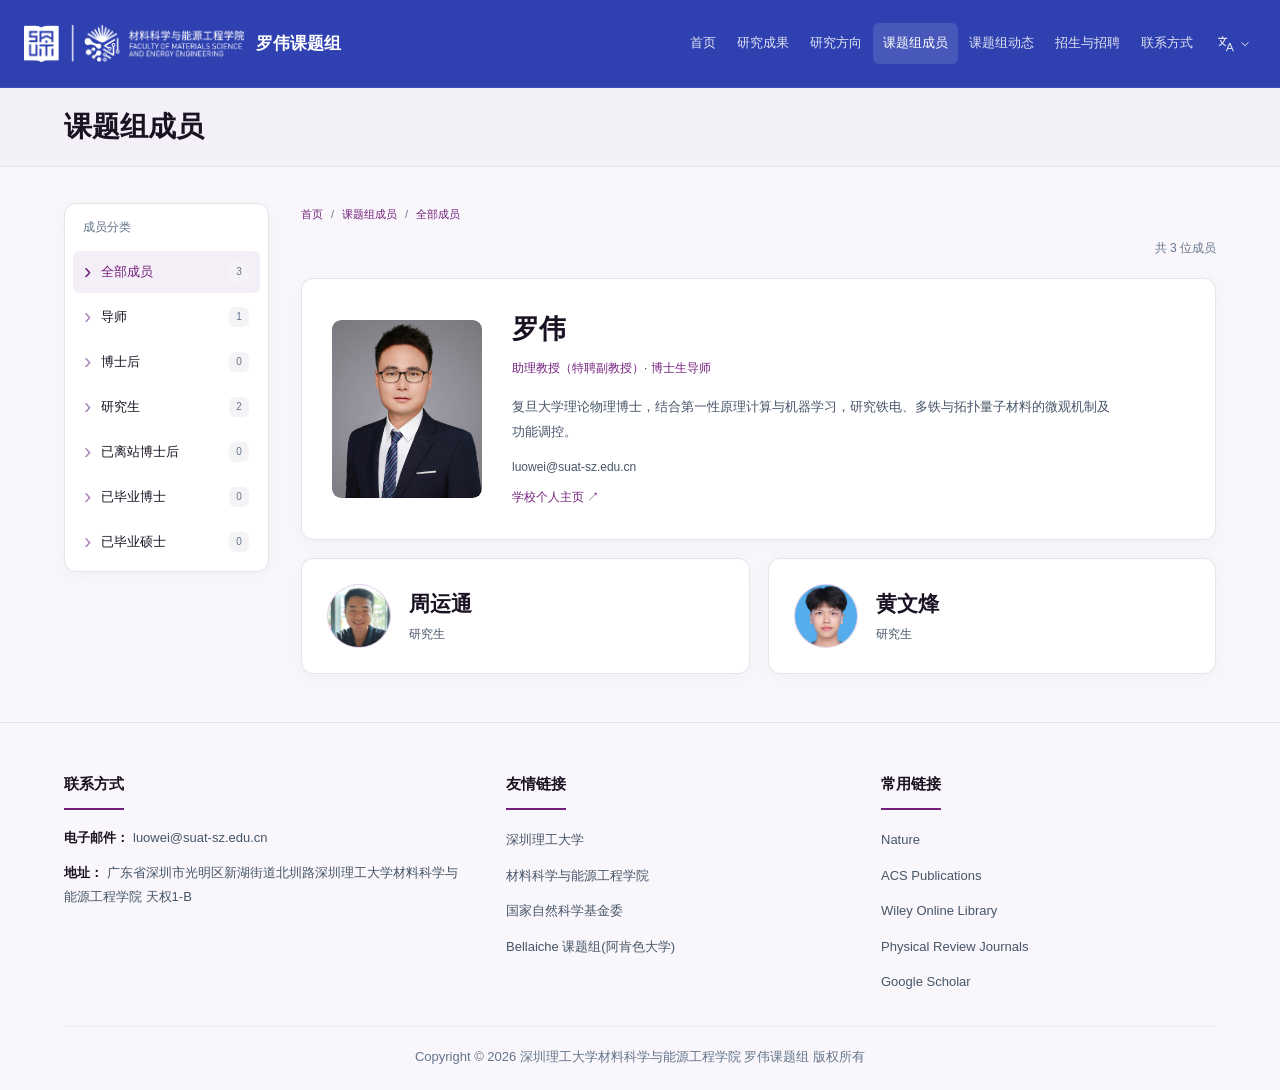
==== commit 80719739: "更新课题组网站：动态归档、AI成果和成员头像 同步已确认的本地最新版：新增按年份及类别筛选的课题组动态页，首页保留最新5条；补充AI方向成果及预印本；更新黄文烽头像、项目获批时间和蓝色语言菜单；统一页" ====
--- a/members.html
+++ b/members.html
@@ -6,8 +6,8 @@
     <meta name="theme-color" content="#73207c" />
     <title>课题组成员 - 罗伟课题组</title>
     <meta name="description" content="深圳理工大学材料学院罗伟课题组官方网站，聚焦铁电与多铁、拓扑量子材料、外场调控与 AI 驱动材料设计。" />
-    <link rel="icon" href="favicon.svg" type="image/svg+xml" />
-    <link rel="stylesheet" href="style.css" />
+    <link rel="icon" href="favicon.svg?v=suat" type="image/svg+xml" />
+    <link rel="stylesheet" href="style.css?v=20261011-blue-language" />
 <noscript><style>[data-aos]{opacity:1;transform:none}</style></noscript></head>
 <body data-page="members">
     <a href="#main-content" class="skip-link">跳到主要内容</a>
@@ -25,7 +25,7 @@
 <a href="publications.html" class="nav-item" data-zh="研究成果" data-en="Publications">研究成果</a>
 <a href="index.html#research" class="nav-item" data-zh="研究方向" data-en="Research">研究方向</a>
 <a href="members.html" class="nav-item active" aria-current="page" data-zh="课题组成员" data-en="People">课题组成员</a>
-<a href="index.html#news" class="nav-item" data-zh="课题组动态" data-en="Group Updates">课题组动态</a>
+<a href="news.html" class="nav-item" data-zh="课题组动态" data-en="Group Updates">课题组动态</a>
 <a href="index.html#join" class="nav-item" data-zh="招生与招聘" data-en="Join Us">招生与招聘</a>
 <a href="index.html#contact" class="nav-item" data-zh="联系方式" data-en="Contact">联系方式</a><div class="lang-dropdown" id="langDropdown">
                     <button class="lang-trigger" id="langTrigger" aria-label="切换语言" aria-expanded="false">
@@ -50,7 +50,7 @@
         </div>
     </nav>
 
-    <main id="main-content"><section class="members-banner page-banner"><div class="container members-banner-inner page-banner-inner"><div><h1 data-zh="课题组成员" data-en="Group Members">课题组成员</h1></div><a href="index.html" class="members-home-link page-home-link"><span aria-hidden="true">←</span><span data-zh="返回首页" data-en="Back to Home">返回首页</span></a></div></section><section class="section members-page"><div class="container"><div class="member-directory standalone-directory" id="member-directory" aria-label="成员目录">
+    <main id="main-content"><section class="members-banner page-banner"><div class="container members-banner-inner page-banner-inner"><div><h1 data-zh="课题组成员" data-en="Group Members">课题组成员</h1></div></div></section><section class="section members-page"><div class="container"><div class="member-directory standalone-directory" id="member-directory" aria-label="成员目录">
 
     <div class="directory-layout">
         <aside class="directory-sidebar" aria-labelledby="category-heading">
@@ -58,11 +58,11 @@
             <div class="directory-categories"><button type="button" class="directory-category active" data-member-category="all" aria-pressed="true" aria-controls="directoryResults"><span class="category-label"><span class="category-arrow" aria-hidden="true">›</span><span data-zh="全部成员" data-en="All Members">全部成员</span></span><span class="category-count" aria-hidden="true">3</span></button><button type="button" class="directory-category" data-member-category="faculty" aria-pressed="false" aria-controls="directoryResults"><span class="category-label"><span class="category-arrow" aria-hidden="true">›</span><span data-zh="导师" data-en="Principal Investigator">导师</span></span><span class="category-count" aria-hidden="true">1</span></button><button type="button" class="directory-category" data-member-category="postdocs" aria-pressed="false" aria-controls="directoryResults"><span class="category-label"><span class="category-arrow" aria-hidden="true">›</span><span data-zh="博士后" data-en="Postdoctoral Researchers" >博士后</span></span><span class="category-count" aria-hidden="true">0</span></button><button type="button" class="directory-category" data-member-category="graduates" aria-pressed="false" aria-controls="directoryResults"><span class="category-label"><span class="category-arrow" aria-hidden="true">›</span><span data-zh="研究生" data-en="Graduate Students" >研究生</span></span><span class="category-count" aria-hidden="true">2</span></button><button type="button" class="directory-category" data-member-category="former-postdocs" aria-pressed="false" aria-controls="directoryResults"><span class="category-label"><span class="category-arrow" aria-hidden="true">›</span><span data-zh="已离站博士后" data-en="Former Postdocs" >已离站博士后</span></span><span class="category-count" aria-hidden="true">0</span></button><button type="button" class="directory-category" data-member-category="phd-alumni" aria-pressed="false" aria-controls="directoryResults"><span class="category-label"><span class="category-arrow" aria-hidden="true">›</span><span data-zh="已毕业博士" data-en="PhD Alumni" >已毕业博士</span></span><span class="category-count" aria-hidden="true">0</span></button><button type="button" class="directory-category" data-member-category="masters-alumni" aria-pressed="false" aria-controls="directoryResults"><span class="category-label"><span class="category-arrow" aria-hidden="true">›</span><span data-zh="已毕业硕士" data-en="Master’s Alumni" >已毕业硕士</span></span><span class="category-count" aria-hidden="true">0</span></button></div>
         </aside>
         <div class="directory-main">
-            <div class="directory-breadcrumb"><span data-zh="当前位置" data-en="You are here">当前位置</span><a href="index.html" data-zh="首页" data-en="Home">首页</a><span aria-hidden="true">/</span><span data-zh="课题组成员" data-en="People">课题组成员</span><span aria-hidden="true">/</span><span id="directoryCrumb">全部成员</span></div>
-            <div class="directory-toolbar"><h4 id="directoryTitle">全部成员</h4><p id="directoryCount" role="status" aria-live="polite">共 3 位成员</p></div>
+            <div class="directory-breadcrumb"><span data-zh="当前位置" data-en="You are here">当前位置</span><a href="index.html" data-zh="首页" data-en="Home">首页</a><span aria-hidden="true">/</span><a href="members.html" data-zh="课题组成员" data-en="People">课题组成员</a><span aria-hidden="true">/</span><button type="button" id="directoryCrumb" aria-controls="directoryResults" aria-current="page">全部成员</button></div>
+            <div class="directory-toolbar"><h4 id="directoryTitle" class="sr-only">全部成员</h4><p id="directoryCount" role="status" aria-live="polite">共 3 位成员</p></div>
             <div id="directoryResults" class="students-grid" aria-labelledby="directoryTitle"><article class="student-card"><div class="student-avatar"><img src="wei-luo.jpg" alt="罗伟 / Wei Luo" width="64" height="64"></div><div><h5>罗伟</h5><p>导师 · 助理教授</p></div></article>
                 <article class="student-card"><div class="student-avatar" aria-hidden="true">周</div><div><h5>周运通</h5><p>研究生</p></div></article>
-                <article class="student-card"><div class="student-avatar" aria-hidden="true">黄</div><div><h5>黄文烽</h5><p>研究生</p></div></article>
+                <article class="student-card"><div class="student-avatar"><img src="huang-wenfeng.jpg" alt="黄文烽" width="64" height="64"></div><div><h5>黄文烽</h5><p>研究生</p></div></article>
             </div>
             <div class="directory-pagination" id="directoryPagination">
                 <p id="directoryPageStatus">第 1 / 1 页</p>
@@ -78,7 +78,7 @@
             <noscript><p class="directory-noscript">启用 JavaScript 后可使用成员分类与分页。Enable JavaScript to browse categories and pages.</p></noscript>
         </div>
     </div>
-</div></div></section><div class="members-page-footer container"><a href="index.html#news" class="hero-intro-link"><span data-zh="浏览课题组动态 →" data-en="Explore Group Updates →">浏览课题组动态 →</span></a><a href="index.html#join" class="hero-intro-link"><span data-zh="了解招生与招聘 →" data-en="Explore Opportunities →">了解招生与招聘 →</span></a></div></main>
+</div></div></section></main>
 
     <!-- ═══ Footer ═══ -->
     <footer class="footer">
@@ -117,6 +117,6 @@
         </div>
     </footer>
 
-    <script src="script.js"></script>
+    <script src="script.js?v=20261011-huang-avatar"></script>
 </body>
 </html>
--- a/style.css
+++ b/style.css
@@ -191,13 +191,13 @@
     right: 0;
     z-index: 1000;
     height: 88px;
-    background: #663bd5;
+    background: var(--primary);
     border-bottom: 1px solid rgba(255, 255, 255, 0.08);
     transition: var(--transition);
 }
 
 .navbar.scrolled {
-    background: #663bd5;
+    background: var(--primary);
     box-shadow: 0 4px 20px rgba(0, 0, 0, 0.15);
 }
 
@@ -316,7 +316,7 @@
     top: calc(100% + 8px);
     right: 0;
     min-width: 150px;
-    background: #4e2a8a;
+    background: var(--nav-background);
     border: 1px solid rgba(255, 255, 255, 0.1);
     border-radius: var(--radius-md);
     padding: 8px;
@@ -1530,7 +1530,7 @@
         left: 0;
         right: 0;
         bottom: 0;
-        background: #663bd5;
+        background: var(--primary);
         flex-direction: column;
         align-items: center;
         justify-content: flex-start;
@@ -1823,7 +1823,7 @@
 /* 原版风格优化：沿用配色、首屏粒子背景和卡片语言。 */
 html{scroll-padding-top:104px}.navbar.hidden{transform:none}.nav-container{gap:16px;padding-inline:32px}.nav-logo{flex-shrink:0}.logo-img{width:245px;height:auto;padding:0}.logo-text{white-space:nowrap;font-size:18px}.nav-links{gap:2px}.nav-item{padding:10px 12px;white-space:nowrap;font-size:14px}.hero-profile{display:flex;align-items:center;gap:20px;margin-bottom:25px}.hero-profile img{width:84px;height:98px;object-fit:cover;object-position:top;border-radius:12px;box-shadow:var(--shadow)}.hero-profile h2{font-size:24px;margin-bottom:7px}.hero-profile p{color:var(--primary);font-size:12px}.hero-intro-title{font-size:17px}.hero-actions{display:flex;align-items:center;gap:24px;flex-wrap:wrap;margin-top:30px}.hero-actions .email-btn{font-size:14px;padding:13px 23px}.hero-secondary{font-size:14px;color:var(--primary);font-weight:600}.hero-positions a:hover{background:rgba(115,32,124,.14)}.research-grid{grid-template-columns:repeat(2,minmax(0,1fr))}.research-card-bg{min-height:300px}.research-icon{font-size:38px;color:var(--primary)}.about-photo{margin:0}.about-photo-img{aspect-ratio:1184/1310}.about-title,.about-subtitle{text-align:left}.members-notice{margin-top:40px;border:1px solid var(--border);border-radius:var(--radius-md);background:white;box-shadow:var(--shadow);padding:25px 30px;color:var(--text-secondary);font-size:15px;line-height:1.9}.members-notice a{color:var(--primary);font-weight:600;display:inline-block;margin-left:10px}.news-content .hero-intro-link{margin-top:15px}.news-date{min-width:110px}.news-day{font-size:29px}.recruitment{background:var(--bg-secondary)}.recruitment-grid{display:grid;grid-template-columns:repeat(3,minmax(0,1fr));gap:24px}.recruitment-card{border:1px solid var(--border);border-radius:var(--radius-md);padding:32px;background:var(--bg-card);box-shadow:var(--shadow);display:flex;flex-direction:column}.recruitment-card .position-tag{align-self:flex-start;font-size:11px;padding:5px 11px}.recruitment-card h3{font-size:22px;margin:22px 0 14px;color:var(--primary)}.recruitment-card p{font-size:14px;line-height:1.9;color:var(--text-secondary)}.recruitment-card .hero-intro-link{margin-top:auto;padding-top:25px}.application-note{padding:28px 32px;border:1px solid var(--border);border-radius:var(--radius-md);margin-top:28px;background:#fff}.application-note h3{font-size:18px;color:var(--primary);margin-bottom:10px}.application-note p{font-size:14px;color:var(--text-secondary);line-height:1.9}.contact-item a{color:var(--primary)}.pub-title a:hover{color:var(--primary)}.search-input-wrapper{position:relative;display:flex;align-items:center;gap:12px;margin-bottom:22px}.search-input-wrapper input{display:block;width:100%;min-width:0;border:1px solid var(--border);border-radius:var(--radius-sm);padding:15px 50px 15px 20px;font:inherit;color:var(--text-primary);background:var(--bg)}.search-input-wrapper input::-webkit-search-cancel-button{display:none}#searchClear{position:absolute;right:9px;width:36px;height:36px;font-size:24px;visibility:hidden}#searchClear.visible{visibility:visible}.search-filters{display:flex;gap:8px;flex-wrap:wrap}.search-stats{margin-top:18px}.search-box{background:#fff}.sr-only{position:absolute;width:1px;height:1px;padding:0;margin:-1px;overflow:hidden;clip:rect(0,0,0,0);white-space:nowrap}.lang-option.active{color:#fff;background:rgba(255,255,255,.13)}.lang-trigger:focus-visible,.nav-item:focus-visible,.mobile-toggle:focus-visible{outline-color:#fff}
 @media(min-width:1181px) and (max-width:1360px){.nav-container{padding-inline:20px}.logo-img{width:200px}.logo-text{font-size:16px}.nav-logo{gap:10px}.nav-item{font-size:13px;padding-inline:9px}.nav-links{gap:0}}
-@media(max-width:1180px){.mobile-toggle{display:flex}.navbar{height:72px}.nav-links{position:fixed;top:72px;left:0;right:0;bottom:auto;height:calc(100dvh - 72px);background:#663bd5;display:flex;flex-direction:column;align-items:center;justify-content:flex-start;padding:24px 20px 40px;overflow-y:auto;visibility:hidden;transform:translateX(100%);transition:transform .25s,visibility .25s;overscroll-behavior:contain}.nav-links.active{visibility:visible;transform:translateX(0)}.nav-item{font-size:17px;width:100%;max-width:500px;text-align:center;padding:15px 24px}.lang-dropdown{margin:16px 0 0}.lang-trigger{margin-inline:auto}.lang-menu{position:static;display:none;transform:none;margin-top:8px}.lang-dropdown.open .lang-menu{display:block;transform:none}.hero{padding-top:72px}.logo-img{width:245px;height:auto}.nav-container{padding-inline:24px}.logo-text{font-size:18px}.publications{padding-top:112px}html{scroll-padding-top:88px}}
+@media(max-width:1180px){.mobile-toggle{display:flex}.navbar{height:72px}.nav-links{position:fixed;top:72px;left:0;right:0;bottom:auto;height:calc(100dvh - 72px);background:var(--primary);display:flex;flex-direction:column;align-items:center;justify-content:flex-start;padding:24px 20px 40px;overflow-y:auto;visibility:hidden;transform:translateX(100%);transition:transform .25s,visibility .25s;overscroll-behavior:contain}.nav-links.active{visibility:visible;transform:translateX(0)}.nav-item{font-size:17px;width:100%;max-width:500px;text-align:center;padding:15px 24px}.lang-dropdown{margin:16px 0 0}.lang-trigger{margin-inline:auto}.lang-menu{position:static;display:none;transform:none;margin-top:8px}.lang-dropdown.open .lang-menu{display:block;transform:none}.hero{padding-top:72px}.logo-img{width:245px;height:auto}.nav-container{padding-inline:24px}.logo-text{font-size:18px}.publications{padding-top:112px}html{scroll-padding-top:88px}}
 @media(max-width:768px){.navbar{height:64px}.nav-links{top:64px;height:calc(100dvh - 64px)}.hero{padding-top:64px}.nav-container{padding-inline:16px}.logo-img{width:148px;height:auto}.logo-text{font-size:16px}.nav-logo{gap:10px}.hero-profile{gap:17px}.hero-profile h2{font-size:22px}.hero-profile img{width:76px;height:88px}.hero-split{padding-block:44px}.hero-actions{justify-content:center;gap:20px}.hero-actions .email-btn{padding:12px 20px}.research-grid{grid-template-columns:1fr}.recruitment-grid{grid-template-columns:1fr}.recruitment-card{padding:26px}.about-title,.about-subtitle{text-align:center}.about-content{gap:28px}.about-content p{font-size:15px}.members-notice{padding:20px;font-size:14px}.members-notice a{margin:8px 0 0;display:block}.news-date{min-width:0}.application-note{padding:24px}.hero-label{font-size:12px}.news-day{font-size:25px}.news-item{padding:24px}.section{scroll-margin-top:80px}.hero-intro-card{width:100%}.publication-item:hover{transform:none}.pub-meta{font-size:12px}.pub-tags{gap:6px}.pub-tag{font-size:11px;padding:4px 9px}.publication-item .pub-title{padding-right:10px}.publications{padding-top:104px}}
 @media(max-width:360px){.nav-container{padding-inline:12px}.logo-img{width:125px}.logo-text{font-size:14px}.hero-profile{gap:12px}.hero-profile h2{font-size:20px}.hero-profile p{font-size:11px}.hero-positions{gap:7px}.position-tag{padding:7px 10px}.hero-actions{gap:15px}.hero-actions .email-btn{font-size:13px;padding-inline:17px}}
 
@@ -2141,3 +2141,214 @@
     .filter-btn, .news-filter { padding-inline: 13px; font-size: 12px; }
     .members-page-footer { padding-inline: 16px; }
 }
+
+/* 首页岗位标签的语义说明。 */
+.hero-join-label { font-size: 12px; font-weight: 500; color: var(--text-secondary); letter-spacing: .04em; margin-bottom: 12px; }
+
+/* 首屏：以留白和层级建立重点。 */
+.hero { background: #fafafa; overflow: visible; }
+.hero::before { content: none; }
+.hero-title { font-weight: 500; font-size: clamp(44px, 3.5vw, 56px); line-height: 1.15; letter-spacing: -.025em; margin-bottom: 28px; color: #202126; }
+.hero-title-line { display: block; }
+.hero-title-line + .hero-title-line { margin-top: .15em; }
+.hero-title-keyword { color: #73207c; }
+.hero-label { display: flex; align-items: center; gap: 12px; color: #63646b; font-size: 12px; font-weight: 500; letter-spacing: .04em; margin-bottom: 30px; }
+.hero-label::before { content: ''; width: 24px; height: 2px; flex-shrink: 0; background: #73207c; }
+.hero-subtitle { color: #62636a; font-size: 16px; line-height: 1.85; margin-bottom: 30px; text-wrap: pretty; }
+.hero-positions { display: grid; grid-template-columns: repeat(3, minmax(0,1fr)); gap: 8px; width: 100%; max-width: 440px; }
+.hero-positions .position-tag { min-width: 0; min-height: 46px; padding: 8px; justify-content: center; text-align: center; font-size: 13px; color: #505158; background: #fff; border: 1px solid #dedee3; border-radius: 6px; }
+.hero-positions .position-tag:hover { background: #f0f0f2; border-color: #b7b8bf; }
+.hero-actions { margin-top: 32px; gap: 24px; }
+.hero-actions .email-btn { background: #23242a; color: #fff; font-weight: 500; border-radius: 6px; box-shadow: none; }
+.hero-actions .email-btn:hover { background: #383940; }
+.hero-actions .hero-secondary { display: inline-flex; align-items: center; justify-content: center; gap: 12px; padding: 13px 23px; border: 1px solid #d4d4dc; border-radius: 6px; background: transparent; color: #53545c; font-weight: 500; }
+.hero-actions .hero-secondary:hover { color: #202126; border-color: #b7b8bf; background: #f0f0f2; }
+.hero-intro-card { background: #fff; border: 1px solid #e8e8ec; box-shadow: 0 8px 32px rgba(20,20,28,.035); border-radius: 12px; padding: 32px; }
+.hero .hero-profile p, .hero .hero-intro-link, .hero .hero-intro-link:hover { color: #62636a; }
+.hero-profile h2, .hero-intro-title { font-weight: 500; }
+.hero-intro-summary { color: #62636a; }
+.hero-molecule { position: absolute; right: 24px; top: calc(50% + var(--header-height)/2); transform: translateY(-50%); width: min(810px, calc(100% - 48px)); height: calc(100% - var(--header-height) - 64px); max-height: 600px; object-fit: contain; opacity: .1; pointer-events: none; }
+@media (max-width: 1024px) {
+    .hero-label { justify-content: center; }
+    .hero-positions { margin-inline: auto; }
+    .hero-title { font-size: clamp(34px, 4.5vw, 48px); line-height: 1.15; }
+}
+@media (max-width: 640px) {
+    .hero-title { font-size: clamp(28px, 6.8vw, 40px); line-height: 1.15; }
+    .hero-label { font-size: 10px; gap: 8px; margin-bottom: 24px; }
+    .hero-label::before { width: 16px; }
+    .hero-subtitle { font-size: 14px; line-height: 1.8; }
+    .hero-positions .position-tag { font-size: 11px; min-height: 48px; padding: 7px 5px; }
+    .hero-intro-card { padding: 24px; }
+    .hero-molecule { right: 16px; width: calc(100% - 32px); }
+}
+
+/* 统一视觉效果：卡片 12px、控件 6px，筛选与状态标签保留胶囊形状。 */
+:root {
+    --border: #e4e4e9;
+    --border-light: #eeeeF2;
+    --border-hover: #c9c9d2;
+    --control-border: #d4d4dc;
+    --bg-card-hover: #fafafa;
+    --radius-sm: 6px;
+    --radius-md: 12px;
+    --shadow: 0 4px 20px rgba(20,20,28,.035);
+    --shadow-lg: 0 8px 28px rgba(20,20,28,.065);
+}
+.hero-intro-card, .publication-item, .research-card, .news-item,
+.recruitment-card, .contact-item, .contact-cta, .members-portal,
+.search-box, .application-note, .standalone-directory .student-card,
+.standalone-directory .directory-sidebar, .standalone-directory .directory-empty {
+    border: 1px solid var(--border);
+    border-radius: var(--radius-md);
+    box-shadow: var(--shadow);
+}
+/* 统一使用边框与轻阴影反馈，避免卡片横移或跳动。 */
+.publication-item:hover, .research-card:hover, .news-item:hover,
+.contact-item:hover, .team-member:hover, .alumni-card:hover {
+    background: var(--bg-card-hover);
+    border-color: var(--border-hover);
+    box-shadow: var(--shadow-lg);
+    transform: none;
+}
+.research-card::before { content: none; }
+.email-btn, .view-all-link, .card-link, .hero-actions .email-btn {
+    background: transparent;
+    color: var(--primary);
+    border: 1px solid var(--primary);
+    border-radius: var(--radius-sm);
+    font-weight: 500;
+    box-shadow: none;
+}
+.email-btn:hover, .view-all-link:hover, .research-card:hover .card-link,
+.hero-actions .email-btn:hover {
+    background: #f4eef6;
+    color: var(--primary-dark);
+    border-color: var(--primary-dark);
+    box-shadow: none;
+    transform: none;
+}
+.hero-actions .email-btn { border-radius: var(--radius-sm); }
+.hero-actions .hero-secondary, .load-more {
+    color: #53545c;
+    background: transparent;
+    border: 1px solid var(--control-border);
+    border-radius: var(--radius-sm);
+    font-weight: 500;
+    box-shadow: none;
+    transition: var(--transition);
+}
+.hero-actions .hero-secondary:hover, .load-more:hover {
+    color: #202126;
+    background: #f0f0f2;
+    border-color: var(--border-hover);
+    box-shadow: none;
+    transform: none;
+}
+.hero-positions .position-tag { border-color: var(--control-border); border-radius: var(--radius-sm); }
+.hero-positions .position-tag:hover { border-color: var(--border-hover); }
+.filter-btn, .news-filter { border-color: var(--control-border); background: #fff; transition: var(--transition); }
+.filter-btn:hover, .news-filter:hover { background: #f4eef6; border-color: #c5afcc; }
+.filter-btn.active, .news-filter.active { background: var(--primary); color: #fff; border-color: var(--primary); }
+.search-input-wrapper input, .directory-page-controls button,
+.directory-page-controls select { border-color: var(--control-border); border-radius: var(--radius-sm); transition: var(--transition); }
+.search-input-wrapper input:focus-visible {
+    border-color: var(--primary);
+    box-shadow: 0 0 0 3px rgba(115,32,124,.10);
+    outline: 2px solid var(--primary);
+    outline-offset: 2px;
+}
+.directory-page-controls button:disabled, .directory-page-controls select:disabled {
+    color: #777782;
+    background: #f4f4f6;
+    border-color: var(--border);
+    box-shadow: none;
+}
+.directory-category, .category-count { border-radius: var(--radius-sm); }
+.standalone-directory .directory-toolbar, .directory-pagination,
+.standalone-directory .directory-sidebar > h4, .page-banner { border-color: var(--border); }
+.pub-year, .news-date { border-radius: var(--radius-sm); }
+.news-date { background: #f4eef6; }
+@media (hover: none) {
+    .publication-item:hover, .research-card:hover, .news-item:hover,
+    .contact-item:hover, .team-member:hover, .alumni-card:hover {
+        background: var(--bg-card); border-color: var(--border); box-shadow: var(--shadow);
+    }
+}
+
+/* 成员页面包屑：链接和当前分类按钮保持一致的文字导航样式。 */
+.directory-breadcrumb #directoryCrumb { font: inherit; color: var(--primary); padding: 0; background: none; border: 0; }
+.directory-breadcrumb a:hover, .directory-breadcrumb #directoryCrumb:hover { text-decoration: underline; text-underline-offset: 4px; }
+
+/* 成员页：紧凑标题区、完整成员分类、轻量选中态。 */
+body[data-page="members"] .page-banner-inner {
+    min-height: 78px; padding-block: 16px; justify-content: flex-start;
+}
+body[data-page="members"] .page-banner h1 { font-size: 28px; text-align: left; }
+.standalone-directory .directory-sidebar > h4 {
+    padding: 14px 18px 6px; background: none; border: 0;
+    color: var(--text-tertiary); font-size: 12px; font-weight: 500;
+}
+.standalone-directory .directory-category.active { background: #f4eef6; color: var(--primary); font-weight: 500; }
+.standalone-directory .directory-category .category-count,
+.standalone-directory .directory-category.active .category-count { background: #f4f4f6; color: var(--text-tertiary); }
+.standalone-directory .directory-toolbar { margin: 12px 0 20px; padding: 0; border: 0; justify-content: flex-end; }
+.standalone-directory .directory-empty {
+    height: 160px; min-height: 0; padding: 20px; gap: 12px; box-shadow: none;
+}
+.directory-empty-action {
+    padding: 8px 16px; border: 1px solid var(--primary); border-radius: var(--radius-sm);
+    color: var(--primary); background: transparent; font-size: 13px; transition: var(--transition);
+}
+.directory-empty-action:hover { background: #f4eef6; border-color: var(--primary-dark); }
+@media (max-width: 768px) {
+    body[data-page="members"] .page-banner-inner { min-height: 66px; padding-block: 14px; }
+    body[data-page="members"] .page-banner h1 { font-size: 24px; }
+}
+
+/* 研究方向卡片：白底，交互时以紫色描边提示。 */
+.research-card.research-card-bg { background: #fff; }
+.research-card .research-card-overlay { display: none; }
+.research-card:hover, .research-card:focus-visible, .research-card:active {
+    background: #fff; border-color: var(--primary); transform: none;
+}
+
+/* 导航采用柔和蓝色，保留白色文字的清晰对比。 */
+:root { --nav-background: #2f41b0; }
+.navbar, .navbar.scrolled { background: var(--nav-background); }
+@media (max-width: 1180px) { .nav-links { background: var(--nav-background); } }
+
+/* 首屏两个入口统一为紫色描边按钮。 */
+.hero-actions .email-btn, .hero-actions .hero-secondary {
+    color: var(--primary); background: transparent;
+    border: 1px solid var(--primary); border-radius: var(--radius-sm);
+    padding: 13px 23px; gap: 12px; font-size: 14px; font-weight: 500;
+    min-height: 48px; box-shadow: none; transition: var(--transition);
+}
+.hero-actions .email-btn:hover, .hero-actions .hero-secondary:hover {
+    color: var(--primary-dark); background: #f4eef6;
+    border-color: var(--primary-dark); box-shadow: none; transform: none;
+}
+
+/* 独立动态页沿用成员页的标题、侧栏、卡片及分页样式。 */
+body[data-page="news"] .page-banner-inner { min-height: 78px; padding-block: 16px; justify-content: flex-start; }
+body[data-page="news"] .page-banner h1 { font-size: 28px; text-align: left; }
+.news-page { padding-block: 36px 48px; background: var(--bg-secondary); }
+.news-directory .news-filters { justify-content: flex-start; margin: 0 0 24px; gap: 8px; }
+.news-archive-toolbar { display: flex; justify-content: space-between; align-items: center; gap: 16px; margin: 20px 0; }
+.news-archive-toolbar h2 { font-size: 22px; font-weight: 500; color: var(--text-primary); scroll-margin-top: calc(var(--header-height) + 20px); }
+.news-archive-toolbar p { font-size: 12px; color: var(--text-tertiary); white-space: nowrap; }
+.news-year-heading { font-size: 16px; font-weight: 500; color: var(--text-secondary); margin: 4px 0 -4px; }
+.news-year-heading:not(:first-child) { margin-top: 16px; }
+.news-directory .news-content { min-width: 0; overflow-wrap: anywhere; }
+.news-directory .news-date { flex-shrink: 0; }
+#newsYearCrumb { font: inherit; color: var(--primary); background: none; border: 0; padding: 0; }
+#newsYearCrumb:hover { text-decoration: underline; text-underline-offset: 4px; }
+.news-directory .news-archive-empty[hidden] { display: none; }
+@media (max-width: 768px) {
+    body[data-page="news"] .page-banner-inner { min-height: 66px; padding-block: 14px; }
+    body[data-page="news"] .page-banner h1 { font-size: 24px; }
+    .news-page { padding-block: 26px 36px; }
+    .news-archive-toolbar h2 { font-size: 20px; }
+    .news-directory .news-date { padding: 12px; }
+}
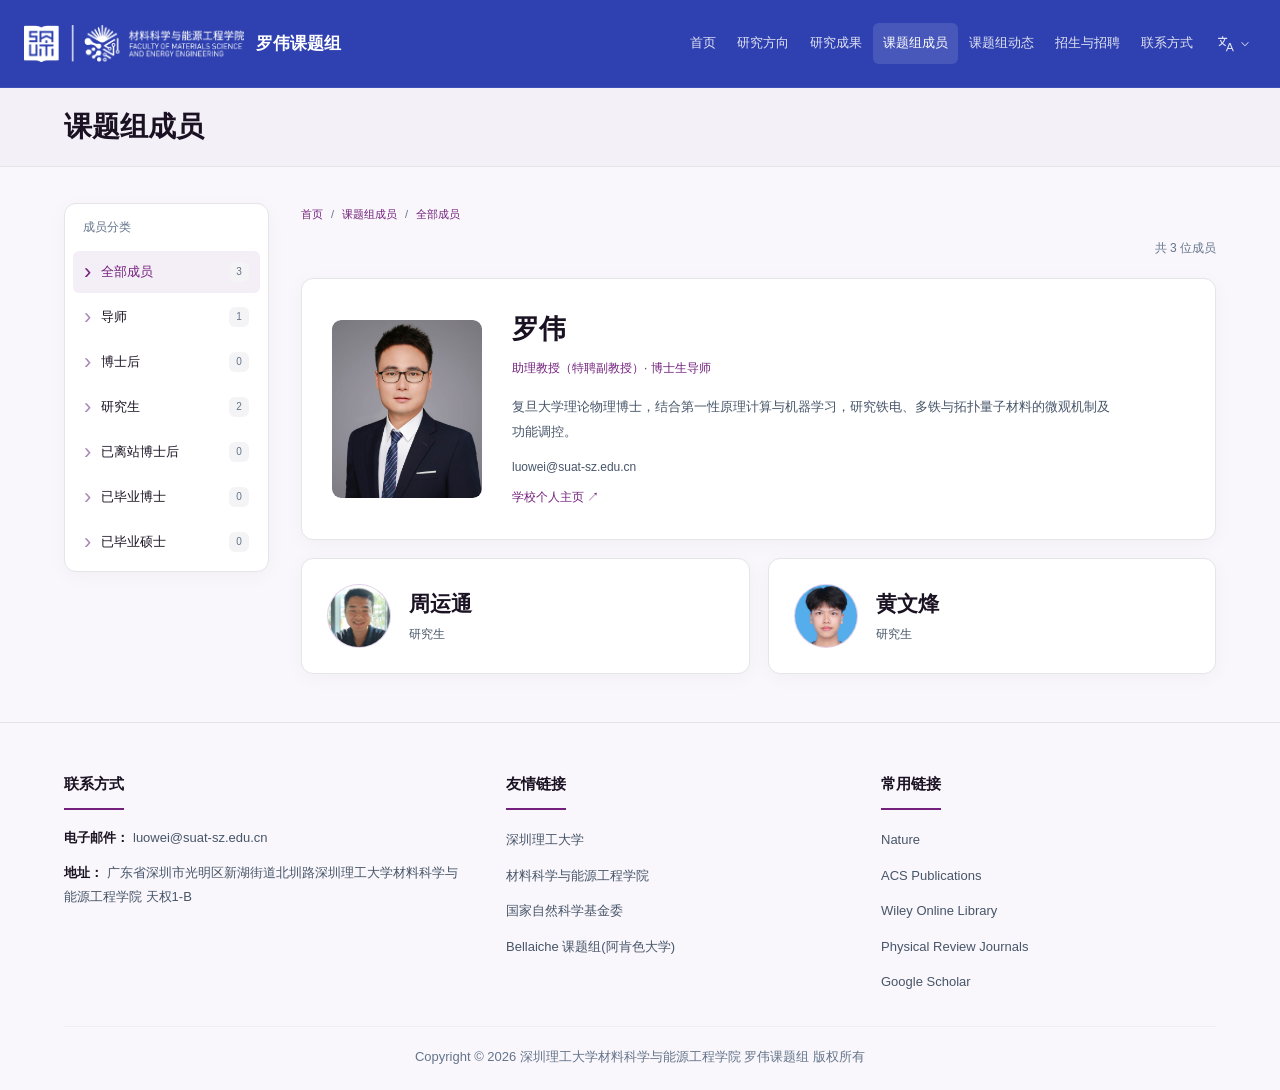
==== commit 3db775bc: "调整导航顺序：研究方向在研究成果之前" ====
--- a/members.html
+++ b/members.html
@@ -22,8 +22,8 @@
                 <a href="index.html#home" class="logo-text" data-zh="罗伟课题组" data-en="Luo Wei Group">罗伟课题组</a>
             </div>
             <div class="nav-links" id="navLinks"><a href="index.html#home" class="nav-item" data-zh="首页" data-en="Home">首页</a>
+<a href="index.html#research" class="nav-item" data-zh="研究方向" data-en="Research">研究方向</a>
 <a href="publications.html" class="nav-item" data-zh="研究成果" data-en="Publications">研究成果</a>
-<a href="index.html#research" class="nav-item" data-zh="研究方向" data-en="Research">研究方向</a>
 <a href="members.html" class="nav-item active" aria-current="page" data-zh="课题组成员" data-en="People">课题组成员</a>
 <a href="news.html" class="nav-item" data-zh="课题组动态" data-en="Group Updates">课题组动态</a>
 <a href="index.html#join" class="nav-item" data-zh="招生与招聘" data-en="Join Us">招生与招聘</a>
--- a/style.css
+++ b/style.css
@@ -1751,7 +1751,7 @@
 
 /* Consistent academic iconography and responsive layout refinements. */
 .research-icon { color: var(--primary); line-height: 1; }
-.research-icon svg { width: 36px; height: 36px; display: block; }
+.research-icon svg { width: 48px; height: 48px; display: block; }
 .contact-icon { color: var(--primary); display: flex; align-items: center; }
 .contact-icon svg { width: 24px; height: 24px; }
 .no-results-icon svg { width: 40px; height: 40px; }
@@ -2306,11 +2306,11 @@
     body[data-page="members"] .page-banner h1 { font-size: 24px; }
 }
 
-/* 研究方向卡片：白底，交互时以紫色描边提示。 */
+/* 研究方向卡片：四张卡片统一浅灰外框，交互反馈保留在阴影与按钮上。 */
 .research-card.research-card-bg { background: #fff; }
 .research-card .research-card-overlay { display: none; }
 .research-card:hover, .research-card:focus-visible, .research-card:active {
-    background: #fff; border-color: var(--primary); transform: none;
+    background: #fff; border-color: var(--border); transform: none;
 }
 
 /* 导航采用柔和蓝色，保留白色文字的清晰对比。 */
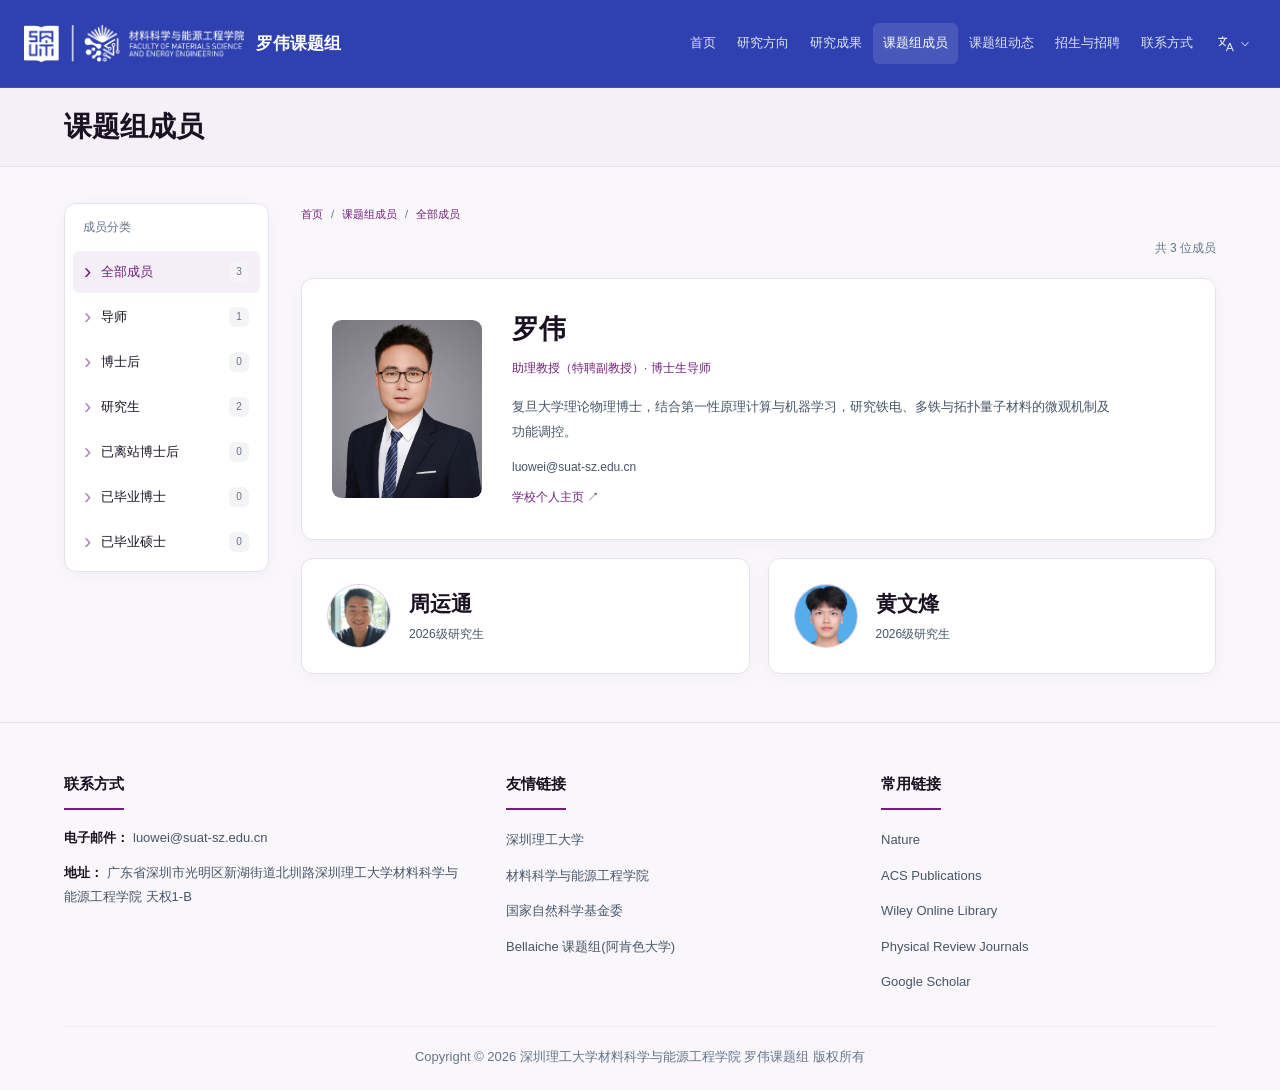
==== commit 18725443: "更新周运通和黄文烽为2026级研究生" ====
--- a/members.html
+++ b/members.html
@@ -61,8 +61,8 @@
             <div class="directory-breadcrumb"><span data-zh="当前位置" data-en="You are here">当前位置</span><a href="index.html" data-zh="首页" data-en="Home">首页</a><span aria-hidden="true">/</span><a href="members.html" data-zh="课题组成员" data-en="People">课题组成员</a><span aria-hidden="true">/</span><button type="button" id="directoryCrumb" aria-controls="directoryResults" aria-current="page">全部成员</button></div>
             <div class="directory-toolbar"><h4 id="directoryTitle" class="sr-only">全部成员</h4><p id="directoryCount" role="status" aria-live="polite">共 3 位成员</p></div>
             <div id="directoryResults" class="students-grid" aria-labelledby="directoryTitle"><article class="student-card"><div class="student-avatar"><img src="wei-luo.jpg" alt="罗伟 / Wei Luo" width="64" height="64"></div><div><h5>罗伟</h5><p>导师 · 助理教授</p></div></article>
-                <article class="student-card"><div class="student-avatar" aria-hidden="true">周</div><div><h5>周运通</h5><p>研究生</p></div></article>
-                <article class="student-card"><div class="student-avatar"><img src="huang-wenfeng.jpg" alt="黄文烽" width="64" height="64"></div><div><h5>黄文烽</h5><p>研究生</p></div></article>
+                <article class="student-card"><div class="student-avatar" aria-hidden="true">周</div><div><h5>周运通</h5><p>2026级研究生</p></div></article>
+                <article class="student-card"><div class="student-avatar"><img src="huang-wenfeng.jpg" alt="黄文烽" width="64" height="64"></div><div><h5>黄文烽</h5><p>2026级研究生</p></div></article>
             </div>
             <div class="directory-pagination" id="directoryPagination">
                 <p id="directoryPageStatus">第 1 / 1 页</p>
@@ -117,6 +117,6 @@
         </div>
     </footer>
 
-    <script src="script.js?v=20261011-huang-avatar"></script>
+    <script src="script.js?v=20261015-graduate-cohort"></script>
 </body>
 </html>
